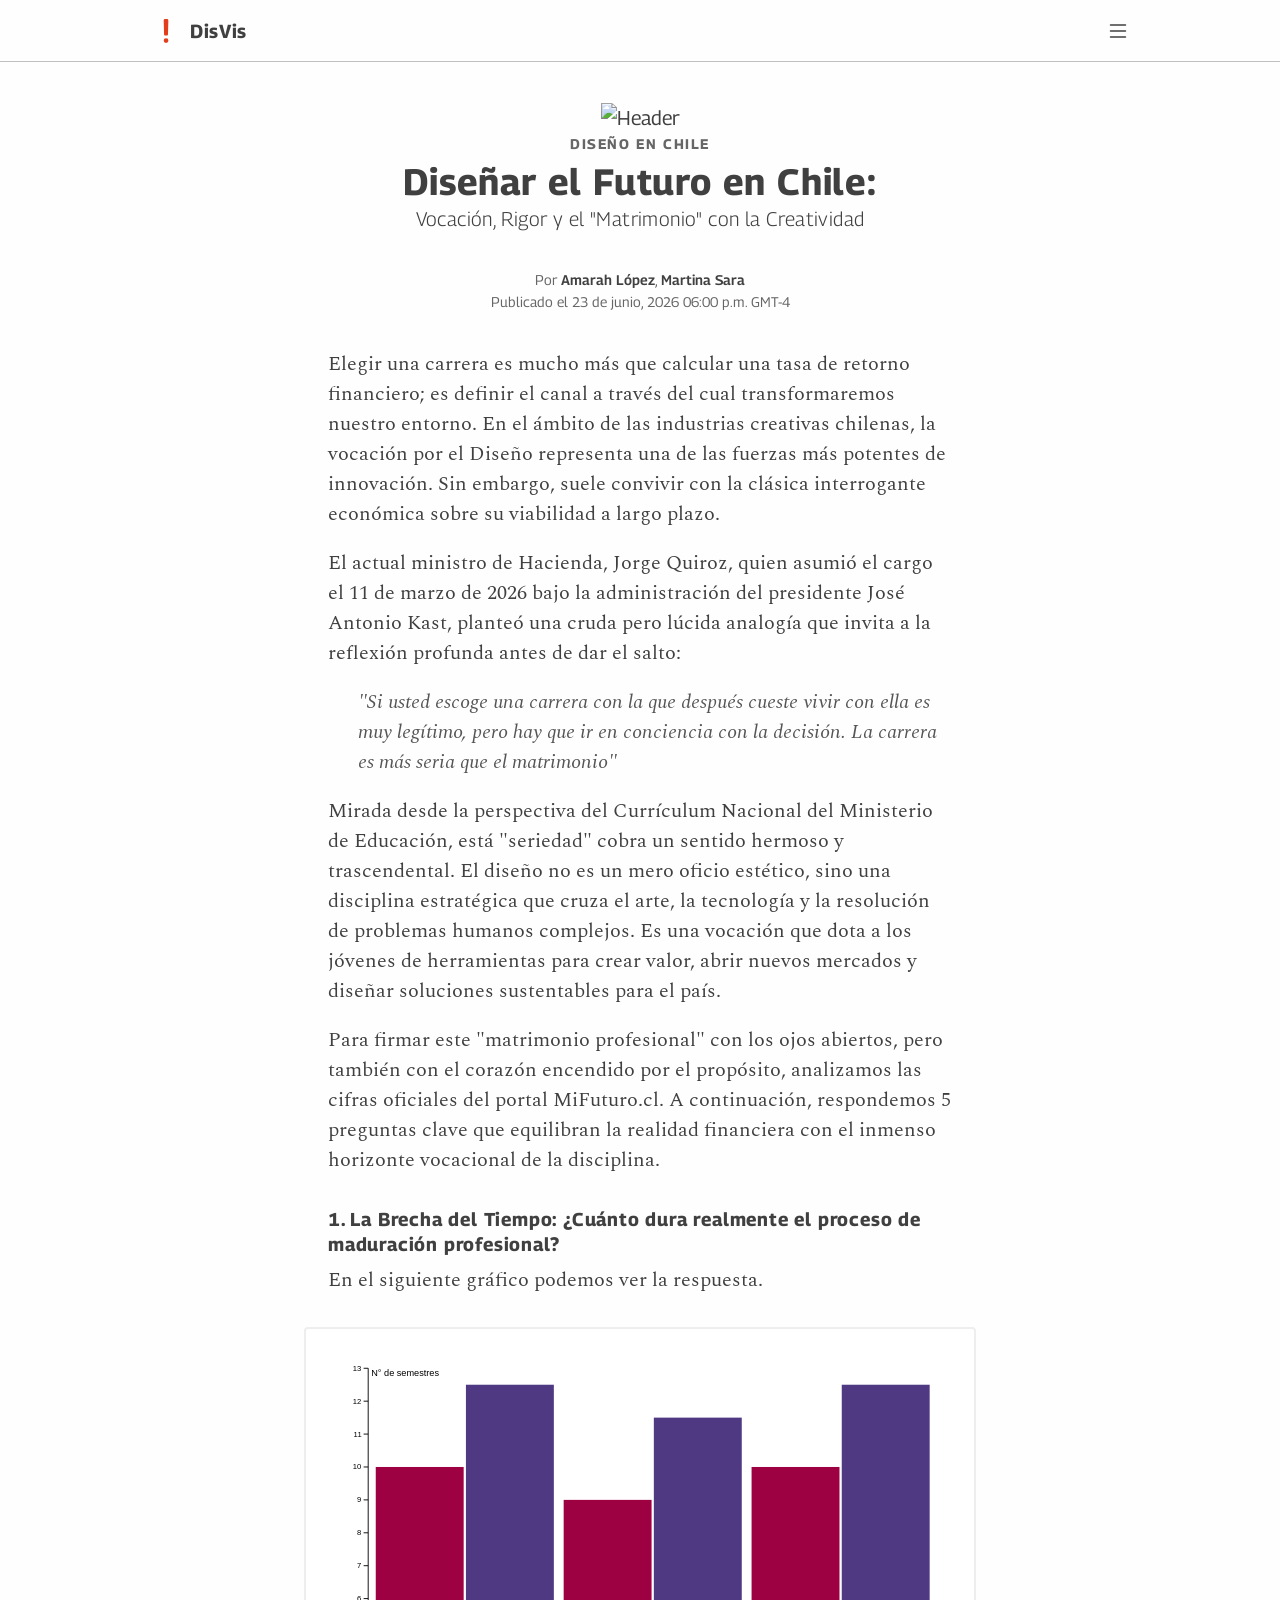
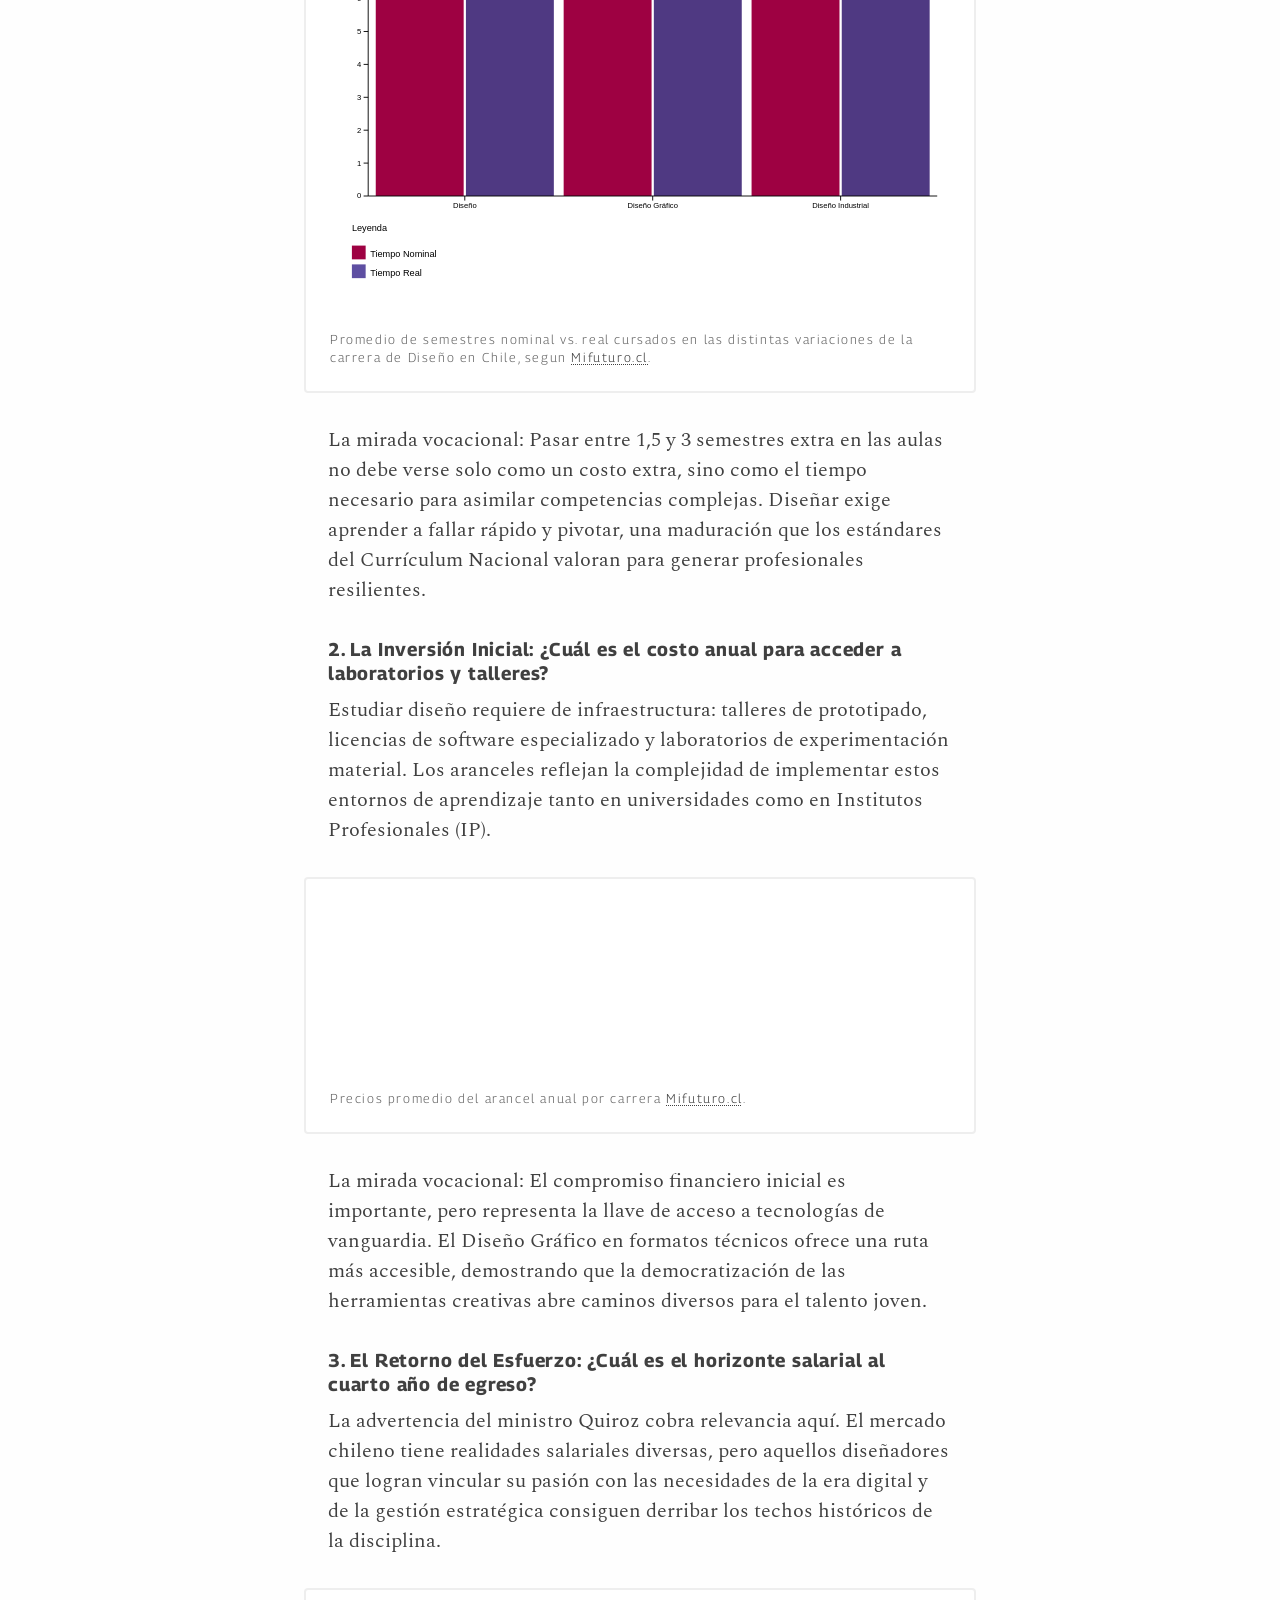
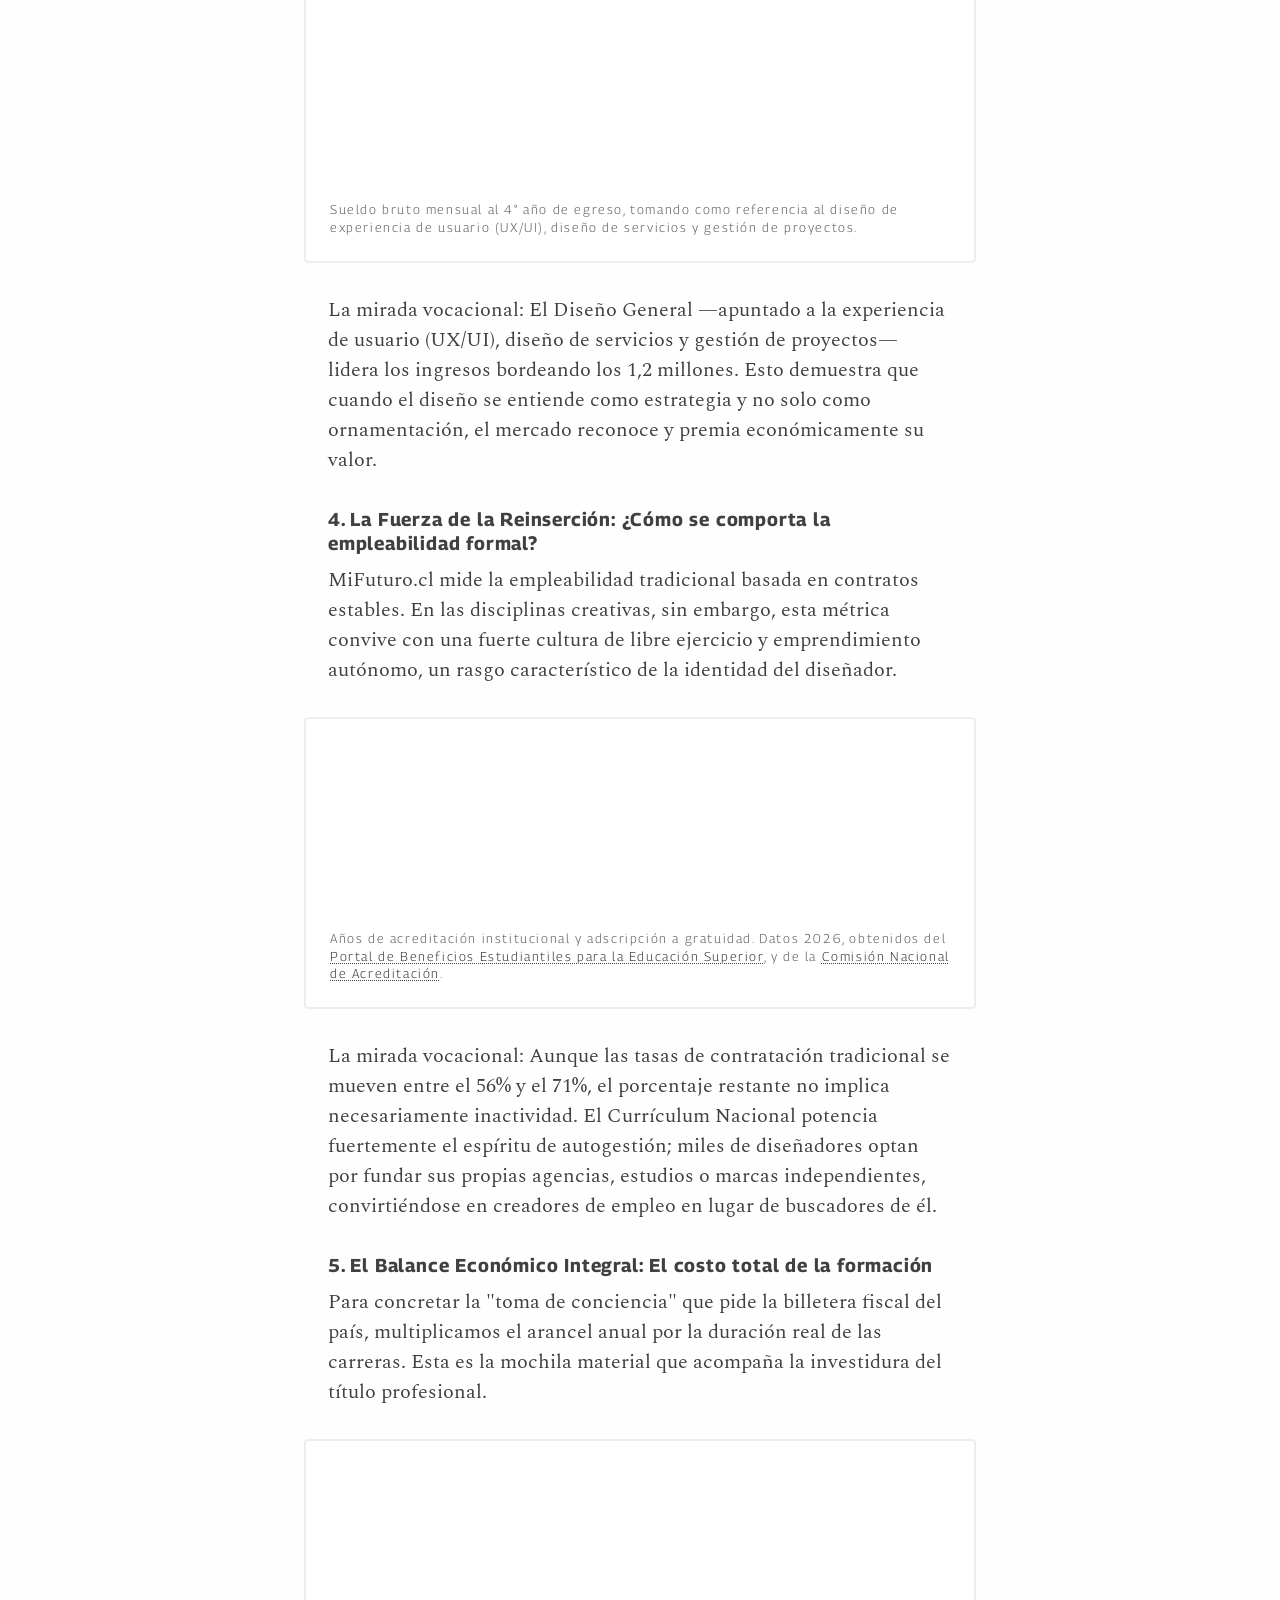
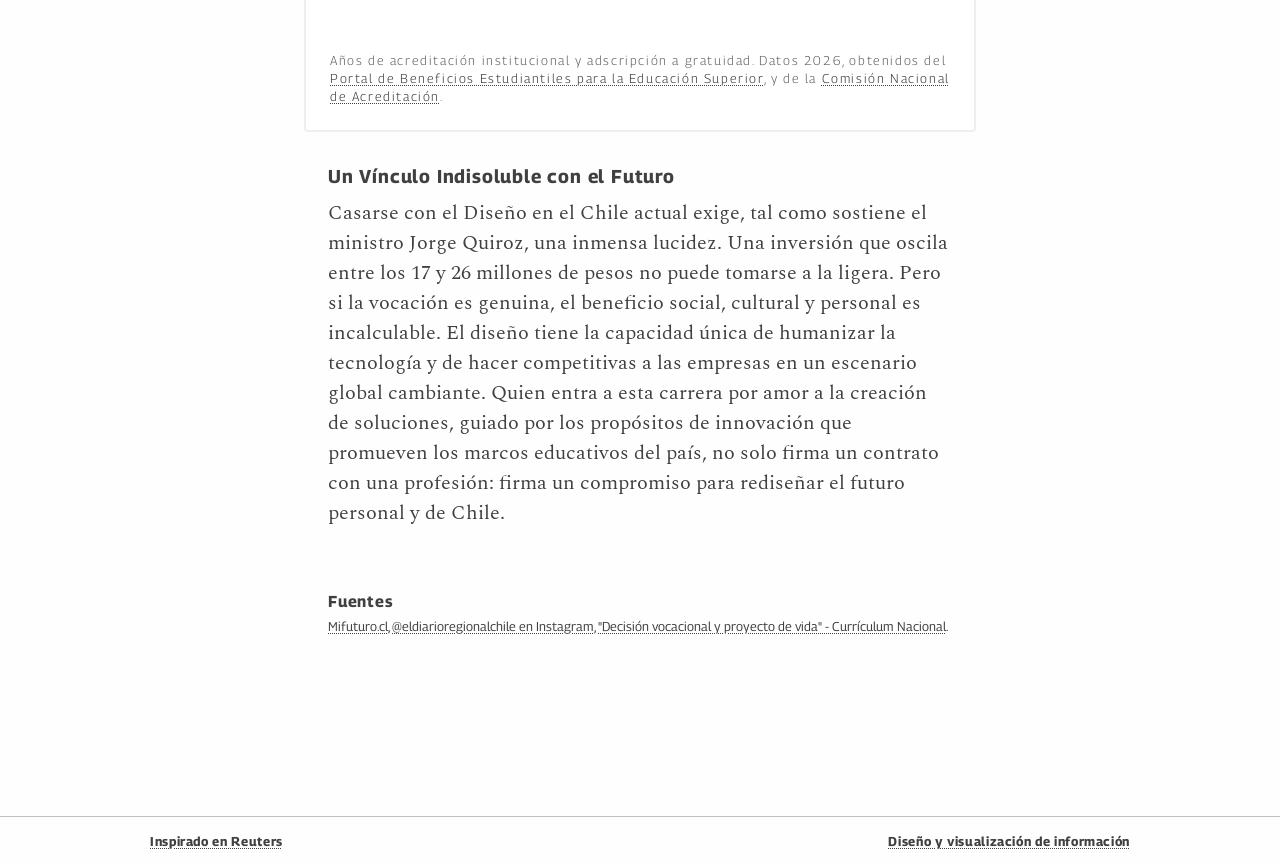
==== index.html @ bddb8d06 "Update index.html" ====
<!doctype html>
<html lang="es">
    <head>
        <meta charset="utf-8" />
        <meta name="viewport" content="width=device-width, initial-scale=1" />
        <title>Diseñar el Futuro en Chile</title>
        <link href="https://fonts.googleapis.com/css2?family=Georama:ital,wght@0,100..900;1,100..900&family=Spectral:ital,wght@0,200..800;1,200..800&display=swap" rel="stylesheet" />
        <link rel="preconnect" href="https://fonts.gstatic.com" crossorigin />
        <link href="style.css" rel="stylesheet" />
    </head>
    <body>
        <nav>
            <div>
                <span>
                    <svg xmlns="http://www.w3.org/2000/svg" viewBox="0 0 100 100" width="32" height="32" fill="#e33e1b">
                        <path d="M50.06,87.27a7.38,7.38,0,1,1,7.5-7.38A7.53,7.53,0,0,1,50.06,87.27ZM52.4,64.15c2.58,0,3.69-1.24,3.81-4.56l1.11-41.32c.12-3.82-1.23-5.54-4.8-5.54h-5c-3.32,0-4.8,1.72-4.68,5.54l1.11,41.32c.12,3.32,1.23,4.56,3.69,4.56Z"></path>
                    </svg>
                    DisVis
                </span>

                <svg xmlns="http://www.w3.org/2000/svg" width="24" height="24" fill="currentColor" viewBox="0 0 16 16">
                    <path
                        fill-rule="evenodd"
                        d="M2.5 12a.5.5 0 0 1 .5-.5h10a.5.5 0 0 1 0 1H3a.5.5 0 0 1-.5-.5m0-4a.5.5 0 0 1 .5-.5h10a.5.5 0 0 1 0 1H3a.5.5 0 0 1-.5-.5m0-4a.5.5 0 0 1 .5-.5h10a.5.5 0 0 1 0 1H3a.5.5 0 0 1-.5-.5"
                    />
                </svg>
            </div>
        </nav>

        <header>
            <img src="https://i.imgur.com/PGJ8OPi.png" alt="Header">
            <h3>DISEÑO EN CHILE</h3>
            <h1>Diseñar el Futuro en Chile:</h1>
            <h2>Vocación, Rigor y el "Matrimonio" con la Creatividad</h2>
            <address>
                Por <a href="#">Amarah López</a>, <a href="#">Martina Sara</a>
            </address>
            <time>Publicado el 23 de junio, 2026 06:00 p.m. GMT-4</time>
        </header>

        <main id="contenedor">
            <p>               
Elegir una carrera es mucho más que calcular una tasa de retorno financiero; es definir el canal a través del cual transformaremos nuestro entorno. En el ámbito de las industrias creativas chilenas, la vocación por el Diseño representa una de las fuerzas más potentes de innovación. Sin embargo, suele convivir con la clásica interrogante económica sobre su viabilidad a largo plazo.

            </p>

            <p>
                El actual ministro de Hacienda, Jorge Quiroz, quien asumió el cargo el 11 de marzo de 2026 bajo la administración del presidente José Antonio Kast, planteó una cruda pero lúcida analogía que invita a la reflexión profunda antes de dar el salto:
            </p>

            <p style="padding-left: 30px; font-style: italic; color: #555;">
  "Si usted escoge una carrera con la que después cueste vivir con ella es muy legítimo, pero hay que ir en conciencia con la decisión. La carrera es más seria 
que el matrimonio"
</p>


            
            <p>
                Mirada desde la perspectiva del Currículum Nacional del Ministerio de Educación, está "seriedad" cobra un sentido hermoso y trascendental. El diseño no es un mero oficio estético, sino una disciplina estratégica que cruza el arte, la tecnología y la resolución de problemas humanos complejos. Es una vocación que dota a los jóvenes de herramientas para crear valor, abrir nuevos mercados y diseñar soluciones sustentables para el país.

            </p>

              <p>
                Para firmar este "matrimonio profesional" con los ojos abiertos, pero también con el corazón encendido por el propósito, analizamos las cifras oficiales del portal MiFuturo.cl. A continuación, respondemos 5 preguntas clave que equilibran la realidad financiera con el inmenso horizonte vocacional de la disciplina.

            </p>

            <h4>
                1. La Brecha del Tiempo: ¿Cuánto dura realmente el proceso de maduración profesional?

            </h4>

            <p>En el siguiente gráfico podemos ver la respuesta.</p>

        <figure>
                <svg id="Layer_1" version="1.1" viewBox="0 0 676.25 589.39" xmlns="http://www.w3.org/2000/svg" style="width:100%;height:auto;">
  <defs>
    <style>
      .st0 { fill: #5e4fa2; }
      .st1 { font-family: 'Helvetica Neue', Helvetica, Arial, sans-serif; font-size: 10px; isolation: isolate; }
      .st2 { font-family: 'Helvetica Neue', Helvetica, Arial, sans-serif; font-size: 10px; font-weight: 500; isolation: isolate; }
      .st3 { isolation: isolate; }
      .st4 { font-family: 'Helvetica Neue', Helvetica, Arial, sans-serif; font-size: 8.33px; isolation: isolate; }
      .st5 { fill: #9e0142; }
      .st6 { fill: #4f3982; }
      .st7 { fill: none; stroke: #000; }
    </style>
  </defs>
  <g id="g1">
    <rect class="st5" x="49.9" y="124.32" width="95.89" height="358.87"/>
    <rect class="st6" x="148.26" y="34.61" width="95.89" height="448.59"/>
    <rect class="st5" x="459.82" y="124.32" width="95.89" height="358.87"/>
    <rect class="st6" x="558.18" y="34.61" width="95.89" height="448.59"/>
    <rect class="st5" x="254.86" y="160.21" width="95.89" height="322.99"/>
    <rect class="st6" x="353.22" y="70.49" width="95.89" height="412.7"/>
  </g>
  <g id="xAxis">
    <path class="st7" d="M41.65,483.2h620.66"/>
    <g><line class="st7" x1="147.02" y1="483.2" x2="147.02" y2="488.2"/><text class="st4" transform="translate(134.06,496.61)"><tspan x="0" y="0">Diseño</tspan></text></g>
    <g><line class="st7" x1="351.98" y1="483.2" x2="351.98" y2="488.2"/><text class="st4" transform="translate(324.43,496.61)"><tspan x="0" y="0">Diseño Gráfico</tspan></text></g>
    <g><line class="st7" x1="556.94" y1="483.2" x2="556.94" y2="488.2"/><text class="st4" transform="translate(525.92,496.61)"><tspan x="0" y="0">Diseño Industrial</tspan></text></g>
  </g>
  <g id="yAxis">
    <path class="st7" d="M41.65,483.2V16.66"/>
    <g><line class="st7" x1="41.65" y1="483.2" x2="36.66" y2="483.2"/><text class="st4" transform="translate(29.52 485.86)"><tspan x="0" y="0">0</tspan></text></g>
    <g><line class="st7" x1="41.65" y1="447.31" x2="36.66" y2="447.31"/><text class="st4" transform="translate(29.52 449.98)"><tspan x="0" y="0">1</tspan></text></g>
    <g><line class="st7" x1="41.65" y1="411.42" x2="36.66" y2="411.42"/><text class="st4" transform="translate(29.52 414.09)"><tspan x="0" y="0">2</tspan></text></g>
    <g><line class="st7" x1="41.65" y1="375.54" x2="36.66" y2="375.54"/><text class="st4" transform="translate(29.52 378.2)"><tspan x="0" y="0">3</tspan></text></g>
    <g><line class="st7" x1="41.65" y1="339.65" x2="36.66" y2="339.65"/><text class="st4" transform="translate(29.52 342.31)"><tspan x="0" y="0">4</tspan></text></g>
    <g><line class="st7" x1="41.65" y1="303.76" x2="36.66" y2="303.76"/><text class="st4" transform="translate(29.52 306.43)"><tspan x="0" y="0">5</tspan></text></g>
    <g><line class="st7" x1="41.65" y1="267.87" x2="36.66" y2="267.87"/><text class="st4" transform="translate(29.52 270.54)"><tspan x="0" y="0">6</tspan></text></g>
    <g><line class="st7" x1="41.65" y1="231.99" x2="36.66" y2="231.99"/><text class="st4" transform="translate(29.52 234.65)"><tspan x="0" y="0">7</tspan></text></g>
    <g><line class="st7" x1="41.65" y1="196.1" x2="36.66" y2="196.1"/><text class="st4" transform="translate(29.52 198.76)"><tspan x="0" y="0">8</tspan></text></g>
    <g><line class="st7" x1="41.65" y1="160.21" x2="36.66" y2="160.21"/><text class="st4" transform="translate(29.52 162.88)"><tspan x="0" y="0">9</tspan></text></g>
    <g><line class="st7" x1="41.65" y1="124.32" x2="36.66" y2="124.32"/><text class="st4" transform="translate(24.89 126.99)"><tspan x="0" y="0">10</tspan></text></g>
    <g><line class="st7" x1="41.65" y1="88.44" x2="36.66" y2="88.44"/><text class="st4" transform="translate(25.5 91.1)"><tspan x="0" y="0">11</tspan></text></g>
    <g><line class="st7" x1="41.65" y1="52.55" x2="36.66" y2="52.55"/><text class="st4" transform="translate(24.89 55.22)"><tspan x="0" y="0">12</tspan></text></g>
    <g><line class="st7" x1="41.65" y1="16.66" x2="36.66" y2="16.66"/><text class="st4" transform="translate(24.89 19.33)"><tspan x="0" y="0">13</tspan></text></g>
  </g>
  <text class="st2" transform="translate(44.99 25.24)"><tspan x="0" y="0">N° de semestres</tspan></text>
  <g>
    <g><rect class="st5" x="23.88" y="537.29" width="15" height="15"/><text class="st1" transform="translate(43.88 549.79)"><tspan x="0" y="0">Tiempo Nominal</tspan></text></g>
    <g><rect class="st0" x="23.88" y="557.79" width="15" height="15"/><text class="st1" transform="translate(43.88 570.29)"><tspan x="0" y="0">Tiempo Real</tspan></text></g>
    <text class="st2" transform="translate(23.88 521.79)"><tspan x="0" y="0">Leyenda</tspan></text>
  </g>
</svg>
                <figcaption>
                    Promedio de semestres nominal vs. real cursados en las distintas variaciones de la carrera de Diseño en Chile, segun 
                     <a href="https://mifuturo.cl/ " target="_blank"
                    >Mifuturo.cl</a
                    >.
                </figcaption>
            </figure>


            <p>
                La mirada vocacional: Pasar entre 1,5 y 3 semestres extra en las aulas no debe verse solo como un costo extra, sino como el tiempo necesario para asimilar competencias complejas. Diseñar exige aprender a fallar rápido y pivotar, una maduración que los estándares del Currículum Nacional valoran para generar profesionales resilientes.
            </p>

            <h4>2. La Inversión Inicial: ¿Cuál es el costo anual para acceder a laboratorios y talleres?</h4>
            <p>
Estudiar diseño requiere de infraestructura: talleres de prototipado, licencias de software especializado y laboratorios de experimentación material. Los aranceles reflejan la complejidad de implementar estos entornos de aprendizaje tanto en universidades como en Institutos Profesionales (IP).
</p>
            <figure>
                <canvas id="stackedBar"></canvas>
                <figcaption>
                    Precios promedio del arancel anual por carrera
                     <a href="https://mifuturo.cl/ " target="_blank"
                    >Mifuturo.cl</a
                    >.
                </figcaption>
            </figure>

            <p>
                La mirada vocacional: El compromiso financiero inicial es importante, pero representa la llave de acceso a tecnologías de vanguardia. El Diseño Gráfico en formatos técnicos ofrece una ruta más accesible, demostrando que la democratización de las herramientas creativas abre caminos diversos para el talento joven.
            </p>

               <h4>3. El Retorno del Esfuerzo: ¿Cuál es el horizonte salarial al cuarto año de egreso?</h4>
            <p>
La advertencia del ministro Quiroz cobra relevancia aquí. El mercado chileno tiene realidades salariales diversas, pero aquellos diseñadores que logran vincular su pasión con las necesidades de la era digital y de la gestión estratégica consiguen derribar los techos históricos de la disciplina.
</p>
            <figure>
                <canvas id="stackedBar2"></canvas>
                <figcaption>
                   Sueldo bruto mensual al 4° año de egreso, tomando como referencia al diseño de experiencia de usuario (UX/UI), diseño de servicios y gestión de proyectos.
                </figcaption>
            </figure>

            <p>
                La mirada vocacional: El Diseño General —apuntado a la experiencia de usuario (UX/UI), diseño de servicios y gestión de proyectos— lidera los ingresos bordeando los 1,2 millones. Esto demuestra que cuando el diseño se entiende como estrategia y no solo como ornamentación, el mercado reconoce y premia económicamente su valor.

            </p>
                <h4>4. La Fuerza de la Reinserción: ¿Cómo se comporta la empleabilidad formal?</h4>
            <p>
MiFuturo.cl mide la empleabilidad tradicional basada en contratos estables. En las disciplinas creativas, sin embargo, esta métrica convive con una fuerte cultura de libre ejercicio y emprendimiento autónomo, un rasgo característico de la identidad del diseñador.

</p>
            <figure>
                <canvas id="stackedBar3"></canvas>
                <figcaption>
                    Años de acreditación institucional y adscripción a gratuidad. Datos 2026, obtenidos del
                    <a href="https://portal.beneficiosestudiantiles.cl/gratuidad#references_tabs_field_asociar_subproceso_tab1/" target="_blank"
                        >Portal de Beneficios Estudiantiles para la Educación Superior</a
                    >, y de la
                    <a href="https://www.cnachile.cl/Paginas/Inicio.aspx" target="_blank"
                        >Comisión Nacional de Acreditación</a
                    >.
                </figcaption>
            </figure>

            <p>
                La mirada vocacional: Aunque las tasas de contratación tradicional se mueven entre el 56% y el 71%, el porcentaje restante no implica necesariamente inactividad. El Currículum Nacional potencia fuertemente el espíritu de autogestión; miles de diseñadores optan por fundar sus propias agencias, estudios o marcas independientes, convirtiéndose en creadores de empleo en lugar de buscadores de él.
            </p>
                <h4>5. El Balance Económico Integral: El costo total de la formación</h4>
            <p>
Para concretar la "toma de conciencia" que pide la billetera fiscal del país, multiplicamos el arancel anual por la duración real de las carreras. Esta es la mochila material que acompaña la investidura del título profesional.
</p>
            <figure>
                <canvas id="stackedBar4"></canvas>
                <figcaption>
                    Años de acreditación institucional y adscripción a gratuidad. Datos 2026, obtenidos del
                    <a href="https://portal.beneficiosestudiantiles.cl/gratuidad#references_tabs_field_asociar_subproceso_tab1/" target="_blank"
                        >Portal de Beneficios Estudiantiles para la Educación Superior</a
                    >, y de la
                    <a href="https://www.cnachile.cl/Paginas/Inicio.aspx" target="_blank"
                        >Comisión Nacional de Acreditación</a
                    >.
                </figcaption>
            </figure>
            <h4>Un Vínculo Indisoluble con el Futuro</h4>
            <p>
Casarse con el Diseño en el Chile actual exige, tal como sostiene el ministro Jorge Quiroz, una inmensa lucidez. Una inversión que oscila entre los 17 y 26 millones de pesos no puede tomarse a la ligera. Pero si la vocación es genuina, el beneficio social, cultural y personal es incalculable.
El diseño tiene la capacidad única de humanizar la tecnología y de hacer competitivas a las empresas en un escenario global cambiante. Quien entra a esta carrera por amor a la creación de soluciones, guiado por los propósitos de innovación que promueven los marcos educativos del país, no solo firma un contrato con una profesión: firma un compromiso para rediseñar el futuro personal y de Chile.

</p>
           
            <h5>Fuentes</h5>
            <p>
                <a href="https://mifuturo.cl/ " target="_blank"
                    >Mifuturo.cl</a>, 
                    <a href="https://www.instagram.com/reel/DZgbycgu9Dq/?utm_source=ig_web_button_share_sheet" target="_blank"
                    >@eldiarioregionalchile en Instagram</a>,
                    <a href="https://www.curriculumnacional.cl/614/w3-propertyvalue-188385.html?__noredirect=1" target="_blank"
                    >"Decisión vocacional y proyecto de vida" - Currículum Nacional</a>. 
 </p>
        </main>

        <footer>
            <div>
                <a href="https://www.reuters.com/graphics/IRAN-CRISIS/OIL-CONSUMERS/akpeyynmypr/" target="_blank"
                    >Inspirado en Reuters</a
                >
                <a href="https://github.com/profesorfaco/troncal">Diseño y visualización de información</a>
            </div>
        </footer>

        <script src="https://cdn.jsdelivr.net/npm/chart.js"></script>
        <script src="script.js"></script>
        <script src="grafico_inversion.js"></script>
        <script src="grafico_sueldo_egreso.js"></script>
    </body>
</html>
---- style.css ----
/*
    Lo que sigue está "inspirado" en un trabajo de Reuters Graphics:
    https://www.reuters.com/graphics/IRAN-CRISIS/OIL-CONSUMERS/akpeyynmypr/
*/

*,
*::before,
*::after {
    box-sizing: border-box;
    margin: 0;
    padding: 0;
}

:root {
    /* Colores */
    --bg: #fefefe;
    --color-text: rgb(64, 64, 64);
    --color-muted: rgb(102, 102, 102);
    --accent: #e8571a;
    --border: silver;
    /* Tipografía */
    --serif:  "Spectral", serif;
    --sans:   "Georama", sans-serif;
}

body {
    background: var(--bg);
    font-family: var(--serif);
    color: var(--color-text);
    font-size: 1.25rem;
    line-height: 1.5;
    -webkit-font-smoothing: antialiased;
}

/* ── Barra de navegación y pie: comparten la misma estructura de layout ── */

nav,
footer {
    border-color: var(--border);
    border-style: solid;
    font-family: var(--sans);
    font-size: calc(0.5rem + 0.5vw + 0.5vh);
    font-weight: 700;
}

nav { border-width: 0 0 1px; margin-bottom:4.5vh;}
footer { border-width: 1px 0 0; margin-top: 20vh; }

nav > div,
footer > div {
    width: 90%;
    max-width: 980px;
    margin: 0 auto;
    padding: calc(0.6rem + 0.4vw) 0;
    display: flex;
    justify-content: space-between;
    align-items: center;
}

nav div span:first-child {
    display: flex;
    align-items: center;
    gap: 0.5rem;
    letter-spacing: 0.05vw;
}

footer div {
    letter-spacing: 0.05vw;
    font-size:0.8rem;
}


/* ── Estilos de enlace ── */

a {
    color: var(--color-text);
    text-decoration: underline;
    text-underline-offset: 2px;
    text-decoration-thickness: 1px;
    text-decoration-style: dotted;
}

a:hover {
    text-decoration: none;
    color: black;
}

/* ── Cabecera ── */

header {
    width: 95%;
    max-width: 42rem;
    margin: 0 auto;
    padding: 0 1rem;
    text-align: center;
    font-family: var(--sans);
}

header img {
    width: calc(100% + 2rem);
    height: auto;
    margin: 0 -1rem;
}

header a {
    text-decoration: none;
}

header a:hover {
    text-decoration: underline;
    text-underline-offset: 2px;
    text-decoration-thickness: 1px;
    text-decoration-style: dotted;
}


/* ── Metadatos de la cabecera ── */

address,
time {
    font-size: 0.875rem;
    font-weight: 400;
    font-style: normal;
    line-height: 1;
    color: var(--color-muted);
}

address {
    margin-top: 2.5rem;
}

address a {
    font-weight: 600;
}

time {
    margin: 0.5rem 0 2.5rem;
    display: block;
}

/* ── Artículo ── */

main {
    width: 95%;
    max-width: 42rem;
    margin: 0 auto;
    padding: 0 1.5rem;
}


/* ── Jerarquía tipográfica ── */

h1 {
    font-weight: 700;
    font-size: calc(1.75rem + 0.25vh + 0.5vw);
    letter-spacing: 0.05rem;
    line-height: 1;
    margin: 0.6rem 0 0.3rem 0;
    color: var(--color-text);
}

h2 {
    font-size: calc(0.8rem + 0.2vh + 0.4vw);
    font-weight: 300;
    letter-spacing: 0.025rem;
    line-height: 1.4;
    color: var(--color-text);
}

h3 {
    font-size: 0.875rem;
    font-weight: 700;
    color: var(--color-muted);
    text-transform: uppercase;
    letter-spacing: 0.1rem;
}

h4, h5 {
    font-family: var(--sans);
    font-weight: 700;
    color: var(--color-text);
    letter-spacing: 0.05rem;
    line-height: 1.3;
}

h4 { margin: 2rem 0 0; font-size: calc(0.825rem + 0.25vh + 0.25vw); }

h5 { margin: 4rem 0 0;font-size: calc(0.65rem + 0.25vh + 0.25vw); }

/* ── Cuerpo del texto ── */

p {
    font-family: var(--serif);
    color: var(--color-text);
    margin: 1.2rem 0;
}

p small {
    font-weight: 500;
}

em {
    font-weight: 600;
    font-style: normal;
}

h4 + p {
    margin: 0.6rem 0 1.2rem;
}

h5 + p {
    font-family: var(--sans);
    font-size:0.8rem;
    margin: 0.3rem 0 1.2rem;
}

ul {
    margin: 0 0 1.1rem;
    padding: 0;
    list-style: none;
    font-size: 90%;
}

ul li {
    margin-bottom: 0.25rem;
    padding-left: 1.25rem;
    background: url('data:image/svg+xml,<svg xmlns="http://www.w3.org/2000/svg" width="16" height="16" fill="currentColor" viewBox="0 0 16 16"><path fill-rule="evenodd" d="M1 8a.5.5 0 0 1 .5-.5h11.793l-3.147-3.146a.5.5 0 0 1 .708-.708l4 4a.5.5 0 0 1 0 .708l-4 4a.5.5 0 0 1-.708-.708L13.293 8.5H1.5A.5.5 0 0 1 1 8"/></svg>');
    background-repeat: no-repeat;
    background-size: 1rem 1rem;
    background-position-y: center;
}


/* ── Figura que contiene el gráfico ── */

figure {
    margin: 2rem -1.5rem;
    background: white;
    padding: 1.5rem;
    border: 2px solid #eee;
    border-radius: 4px;
}

figure figcaption {
    font-family: var(--sans);
    color: var(--color-muted);
    font-size: 0.8rem;
    font-weight: 300;
    line-height: 1.4;
    margin-top: 1rem;
    padding-top: 0.75rem;
    letter-spacing: 0.1rem;
}
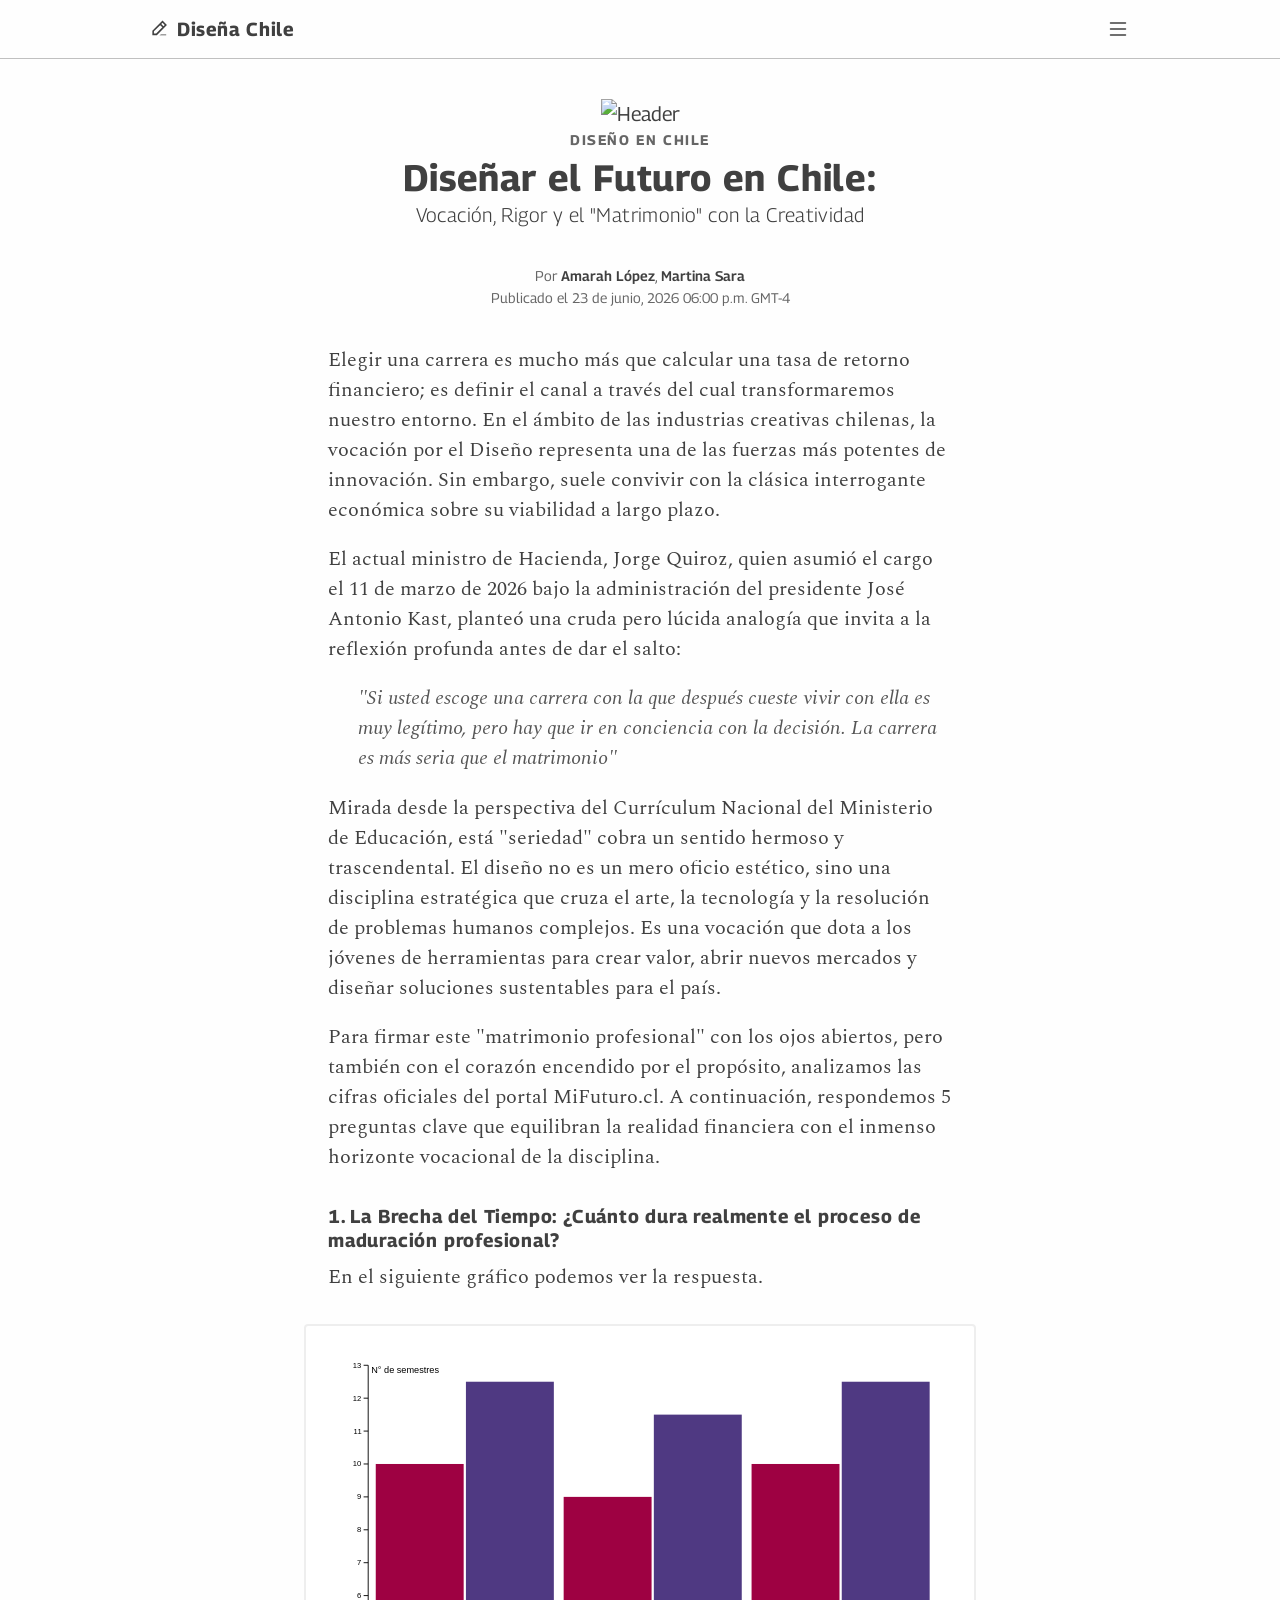
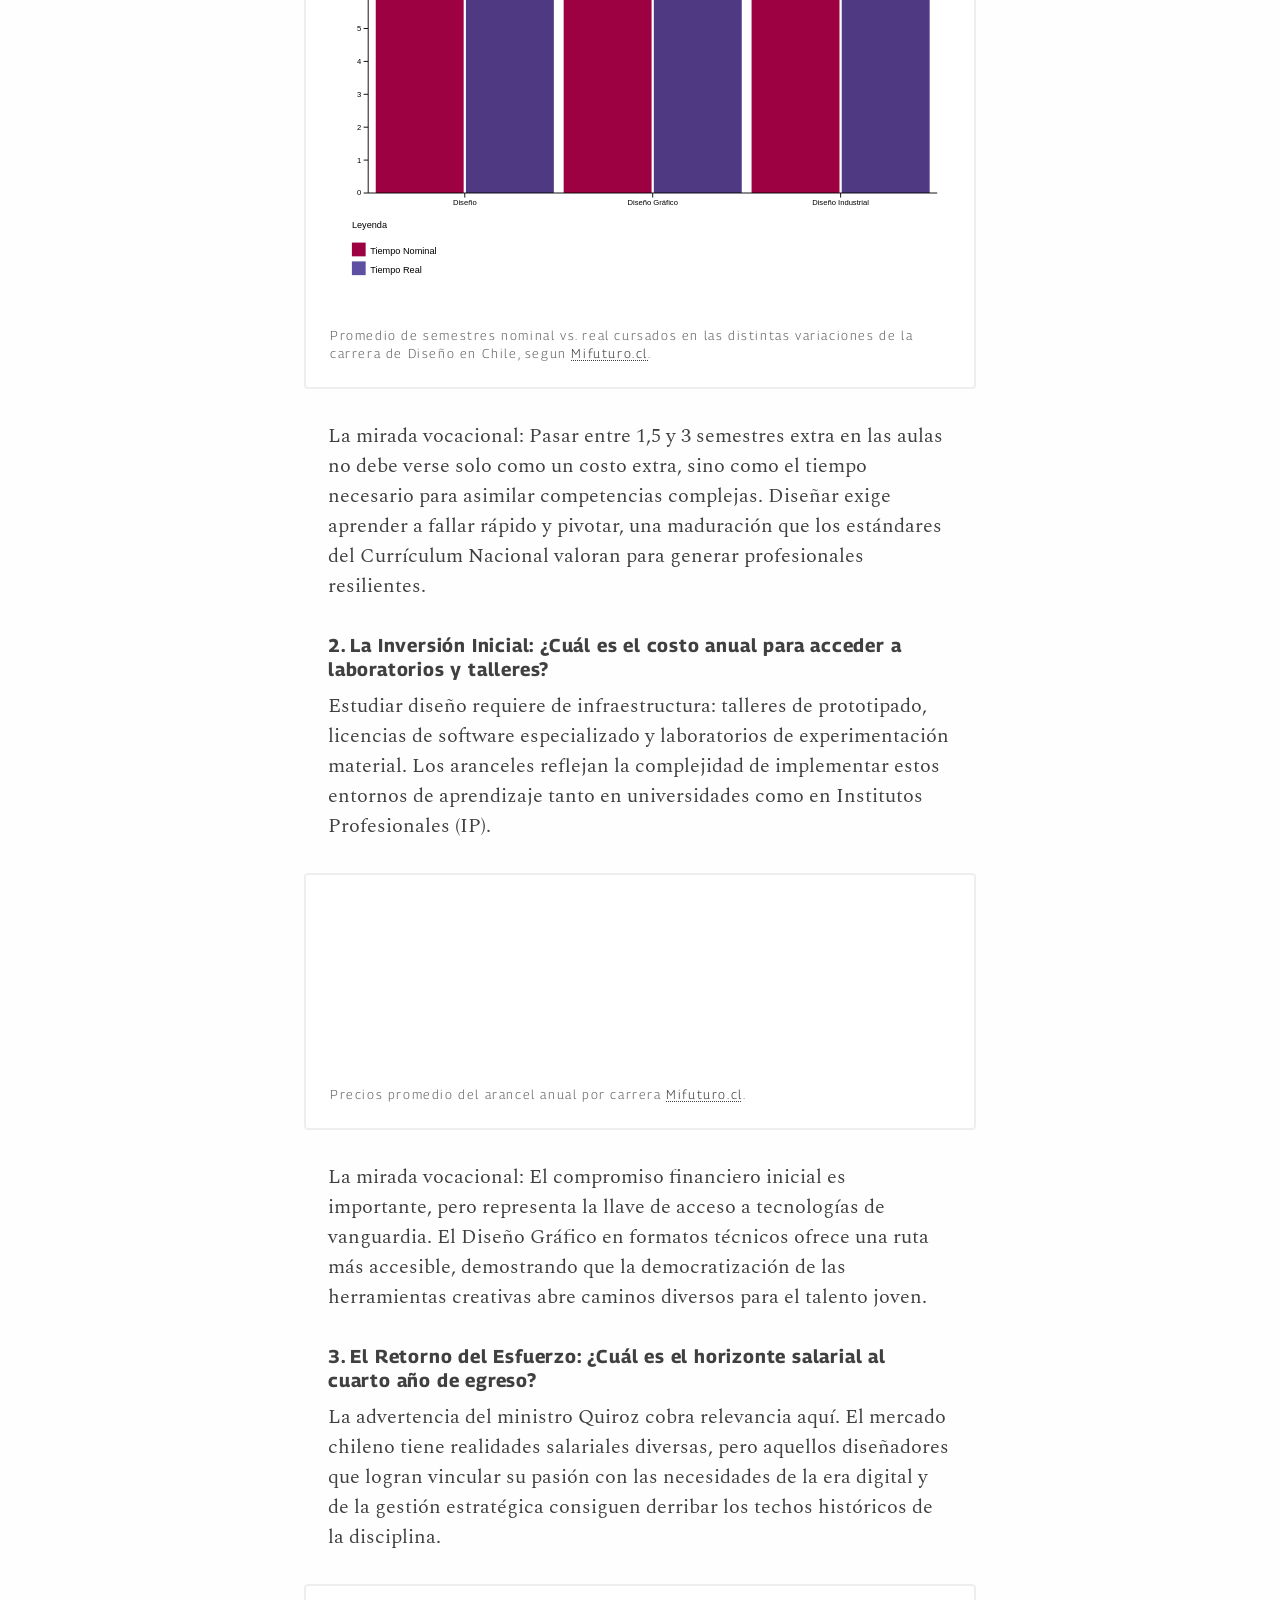
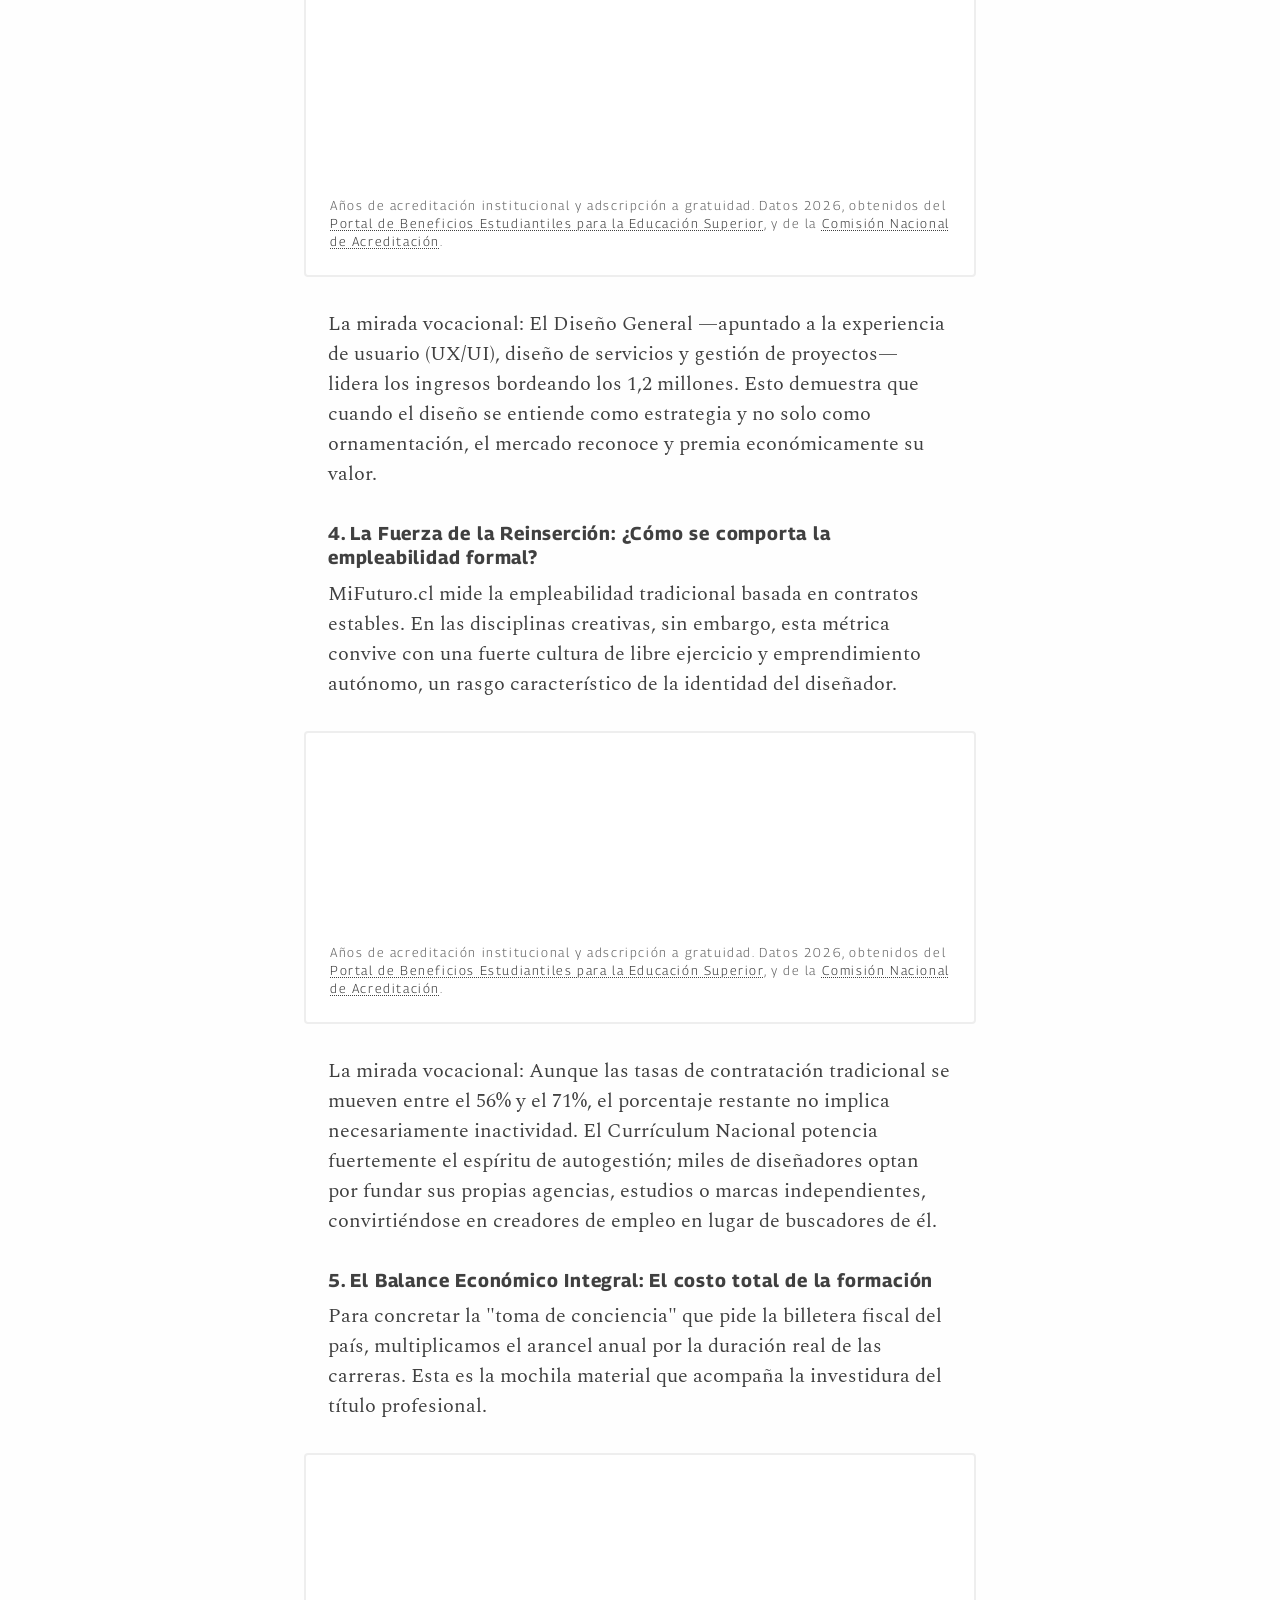
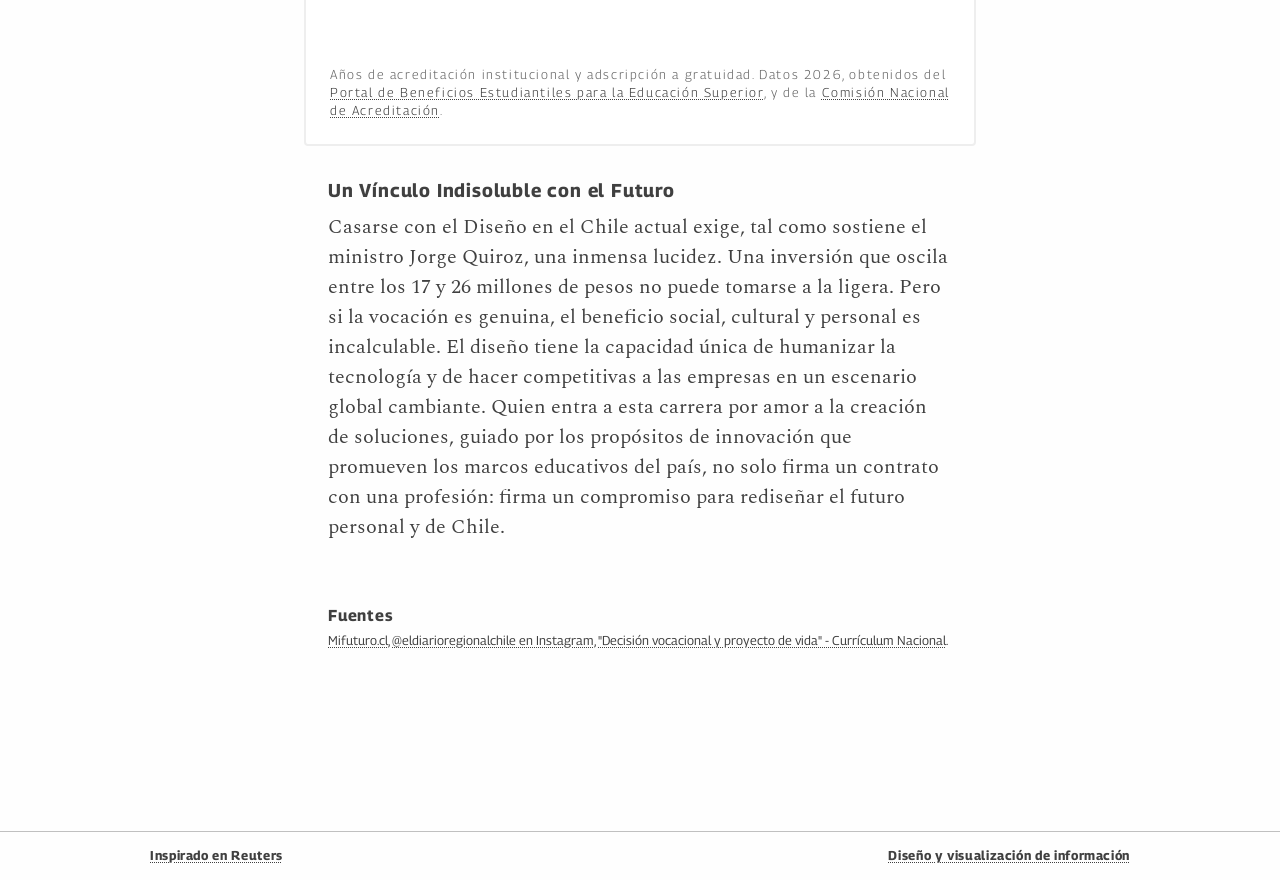
==== commit f83eca23: "Update index.html" ====
--- a/index.html
+++ b/index.html
@@ -12,10 +12,8 @@
         <nav>
             <div>
                 <span>
-                    <svg xmlns="http://www.w3.org/2000/svg" viewBox="0 0 100 100" width="32" height="32" fill="#e33e1b">
-                        <path d="M50.06,87.27a7.38,7.38,0,1,1,7.5-7.38A7.53,7.53,0,0,1,50.06,87.27ZM52.4,64.15c2.58,0,3.69-1.24,3.81-4.56l1.11-41.32c.12-3.82-1.23-5.54-4.8-5.54h-5c-3.32,0-4.8,1.72-4.68,5.54l1.11,41.32c.12,3.32,1.23,4.56,3.69,4.56Z"></path>
-                    </svg>
-                    DisVis
+                    <svg xmlns="http://www.w3.org/2000/svg" width="1em" height="1em" viewBox="0 0 24 24"><title xmlns="">edit</title><g fill="currentColor"><path d="M15.9 2L3 14.9v5.7h5.7L21.5 7.7zM7.8 18.5H5v-2.8l7.9-7.9l2.8 2.8zm6.5-12.1l1.6-1.6l2.8 2.8l-1.6 1.6z"/><path d="M12 21h8.6v-2H14z" opacity=".5"/></g></svg>
+                    Diseña Chile
                 </span>
 
                 <svg xmlns="http://www.w3.org/2000/svg" width="24" height="24" fill="currentColor" viewBox="0 0 16 16">
@@ -162,7 +160,13 @@
             <figure>
                 <canvas id="stackedBar2"></canvas>
                 <figcaption>
-                   Sueldo bruto mensual al 4° año de egreso, tomando como referencia al diseño de experiencia de usuario (UX/UI), diseño de servicios y gestión de proyectos.
+                    Años de acreditación institucional y adscripción a gratuidad. Datos 2026, obtenidos del
+                    <a href="https://portal.beneficiosestudiantiles.cl/gratuidad#references_tabs_field_asociar_subproceso_tab1/" target="_blank"
+                        >Portal de Beneficios Estudiantiles para la Educación Superior</a
+                    >, y de la
+                    <a href="https://www.cnachile.cl/Paginas/Inicio.aspx" target="_blank"
+                        >Comisión Nacional de Acreditación</a
+                    >.
                 </figcaption>
             </figure>
 
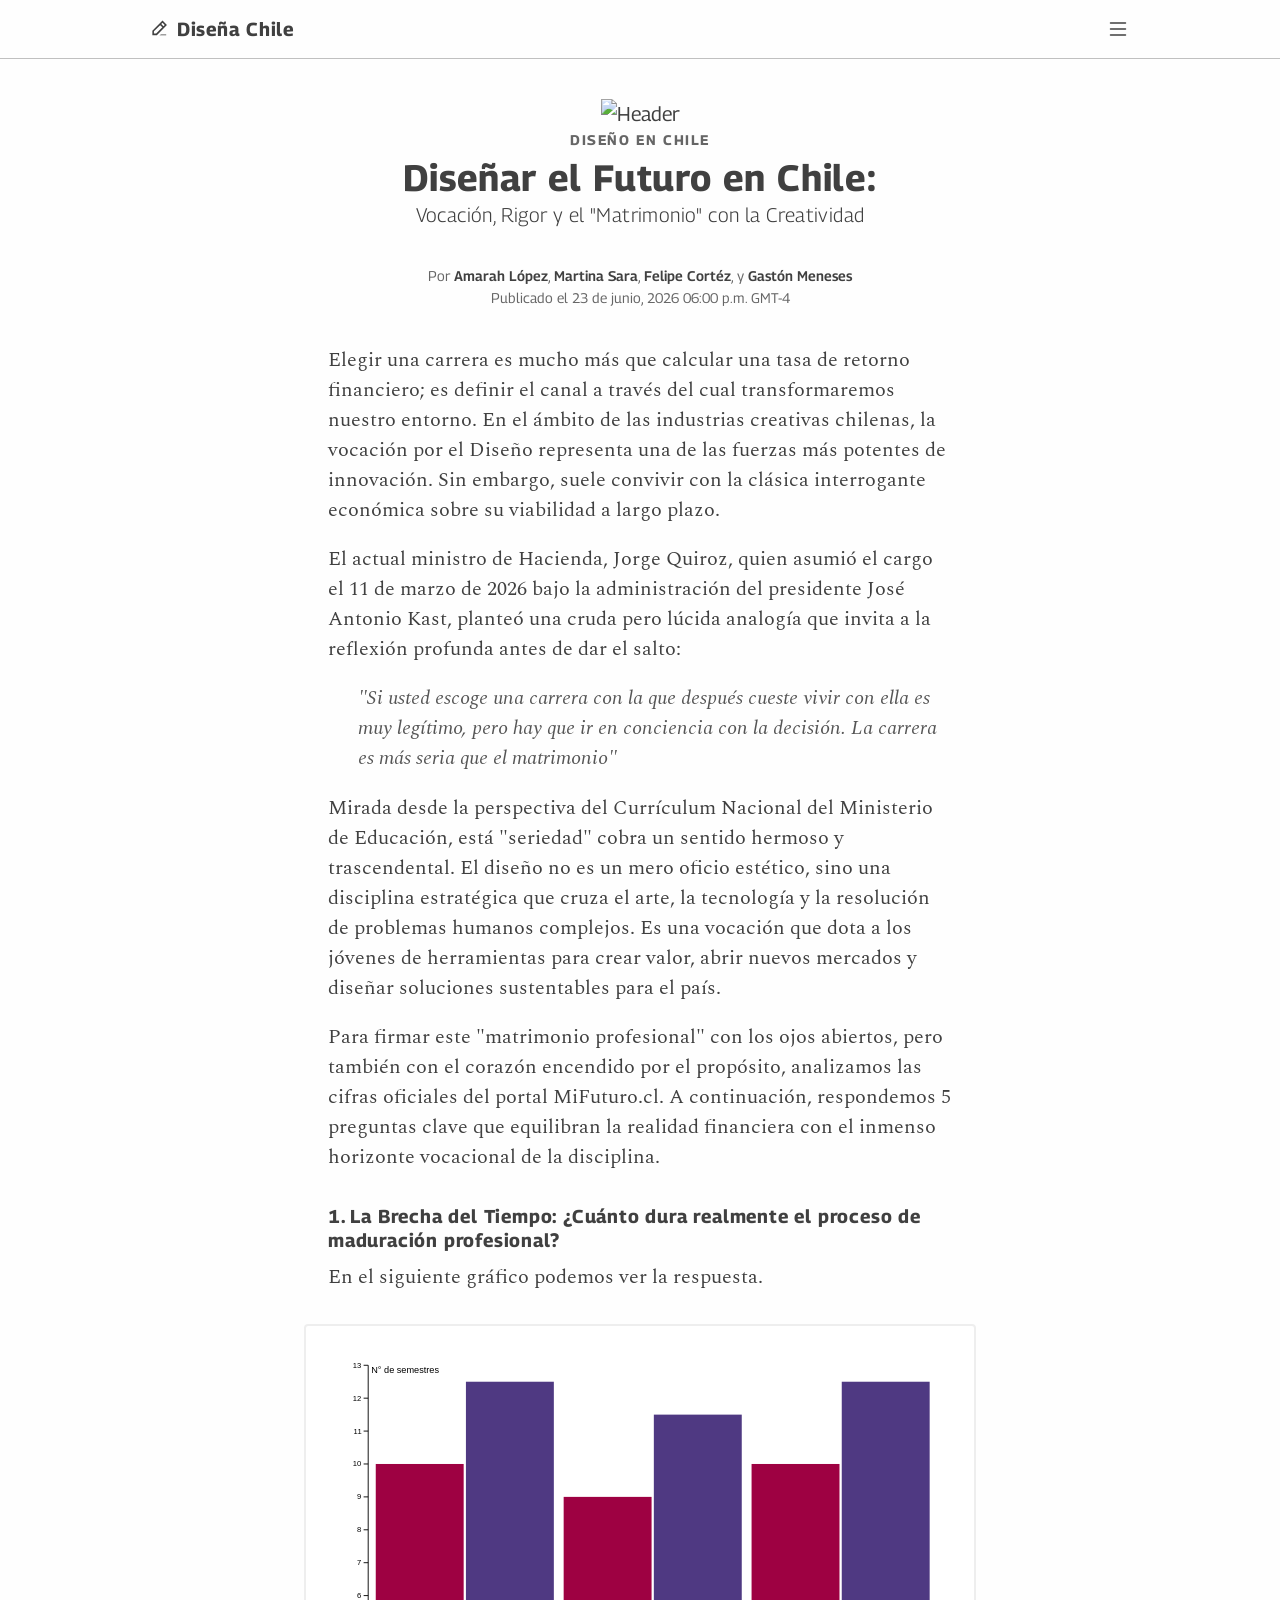
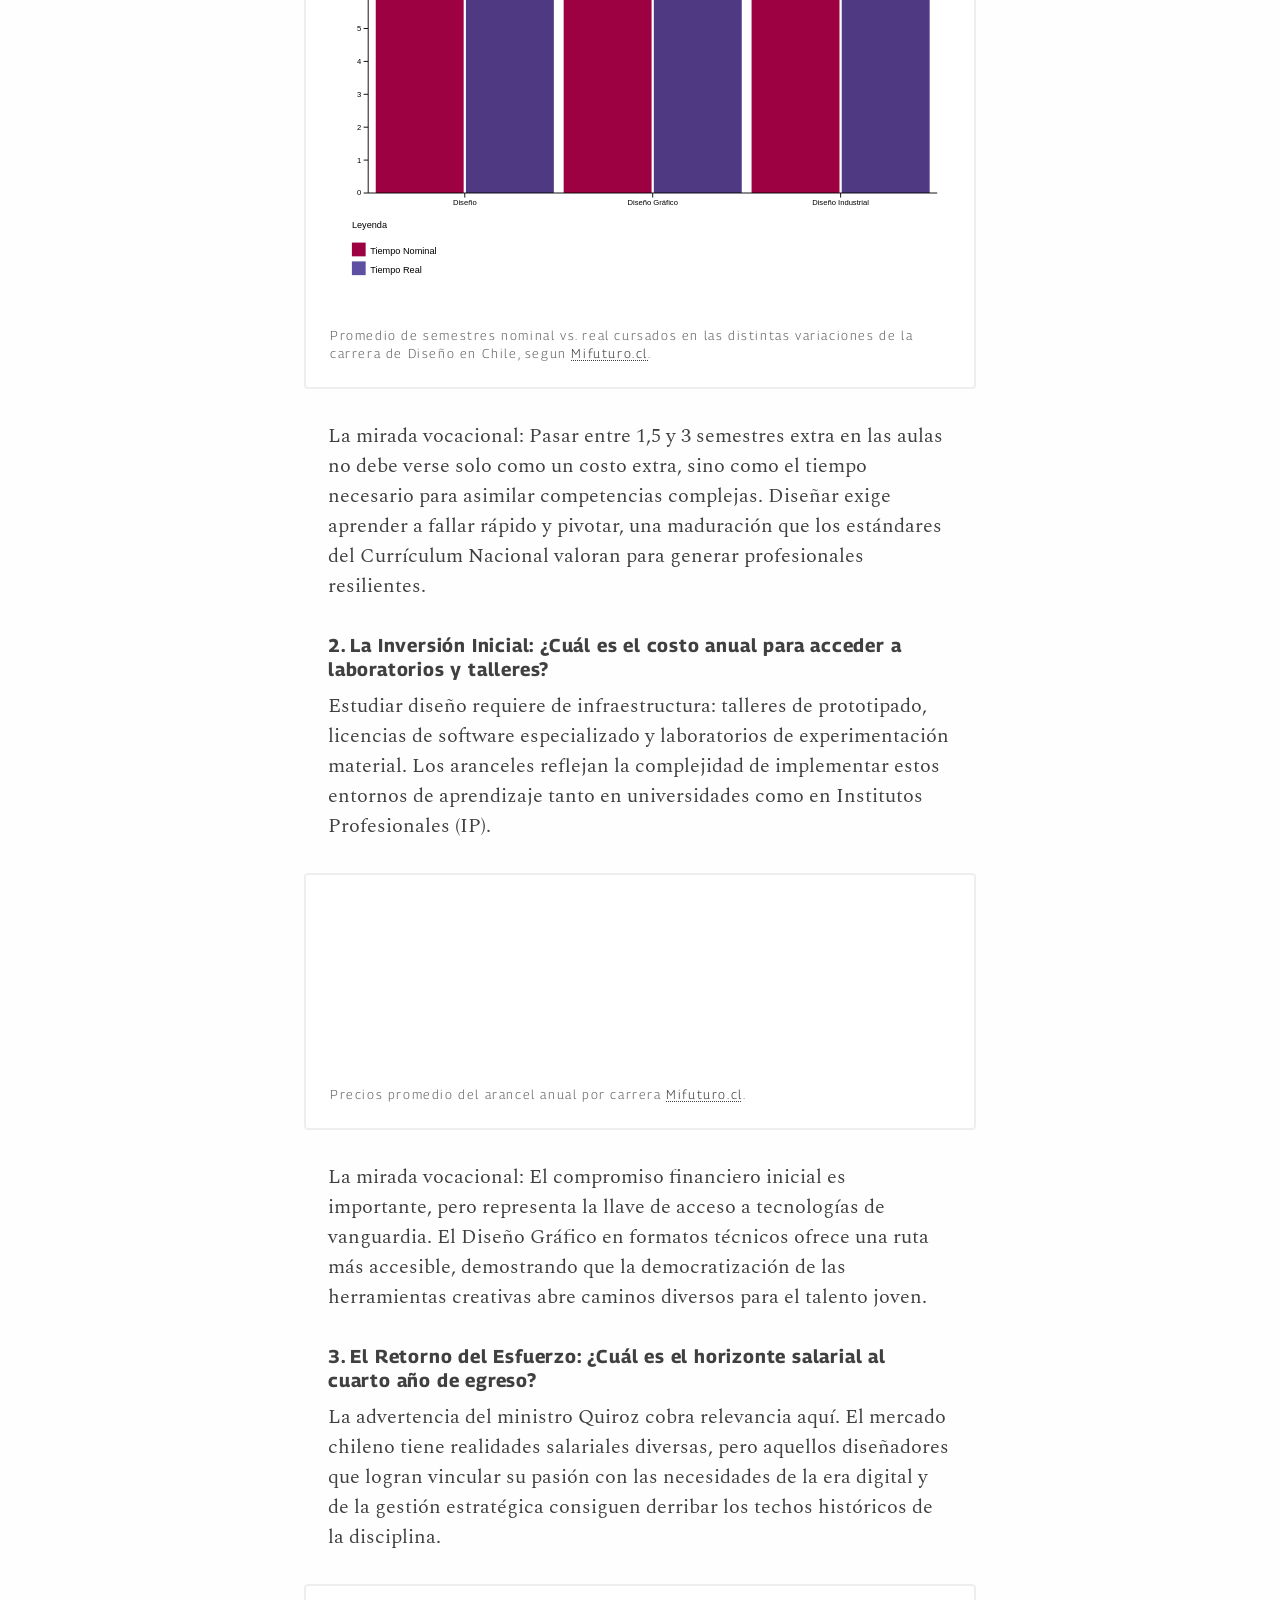
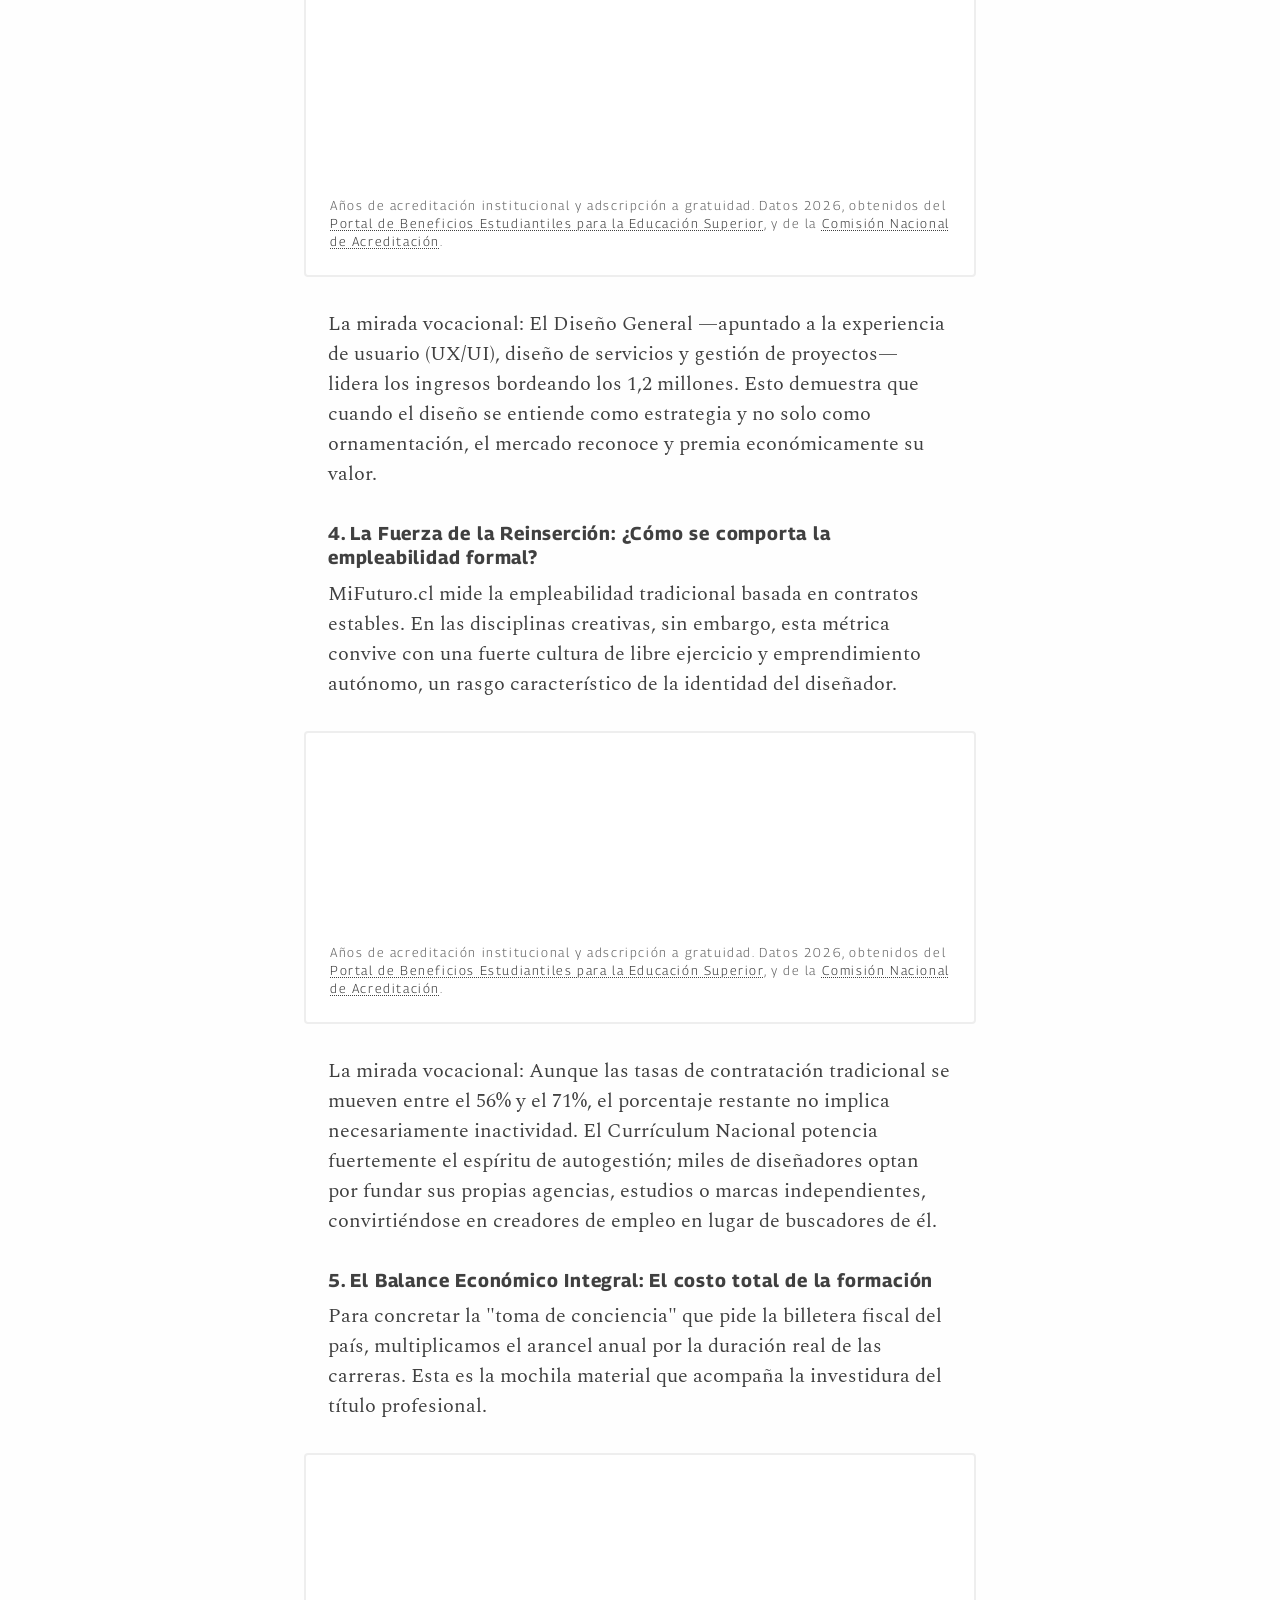
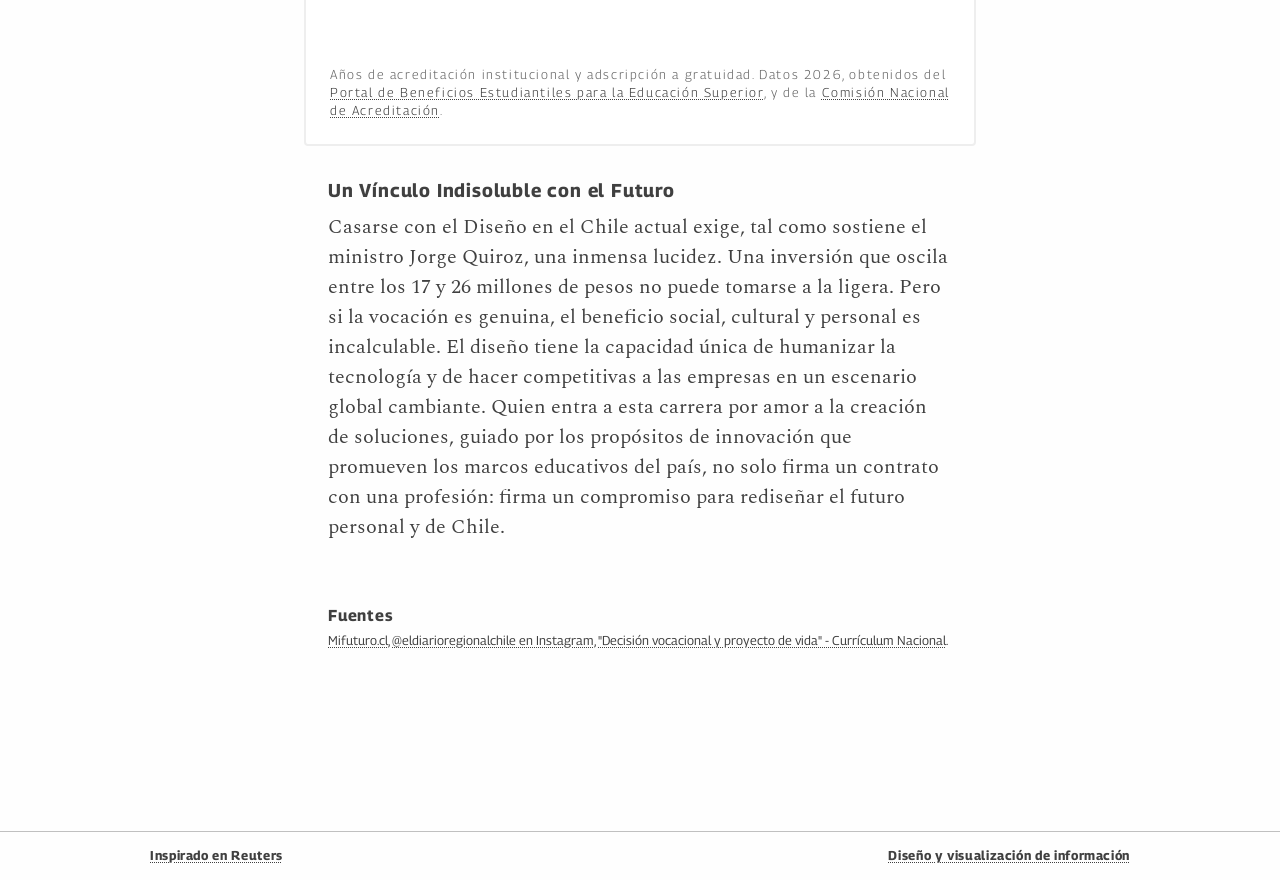
==== commit d286af7a: "Update index.html" ====
--- a/index.html
+++ b/index.html
@@ -31,7 +31,7 @@
             <h1>Diseñar el Futuro en Chile:</h1>
             <h2>Vocación, Rigor y el "Matrimonio" con la Creatividad</h2>
             <address>
-                Por <a href="#">Amarah López</a>, <a href="#">Martina Sara</a>
+                Por <a href="#">Amarah López</a>, <a href="#">Martina Sara</a>, <a href="#">Felipe Cortéz</a>, y <a href="#">Gastón Meneses</a>
             </address>
             <time>Publicado el 23 de junio, 2026 06:00 p.m. GMT-4</time>
         </header>
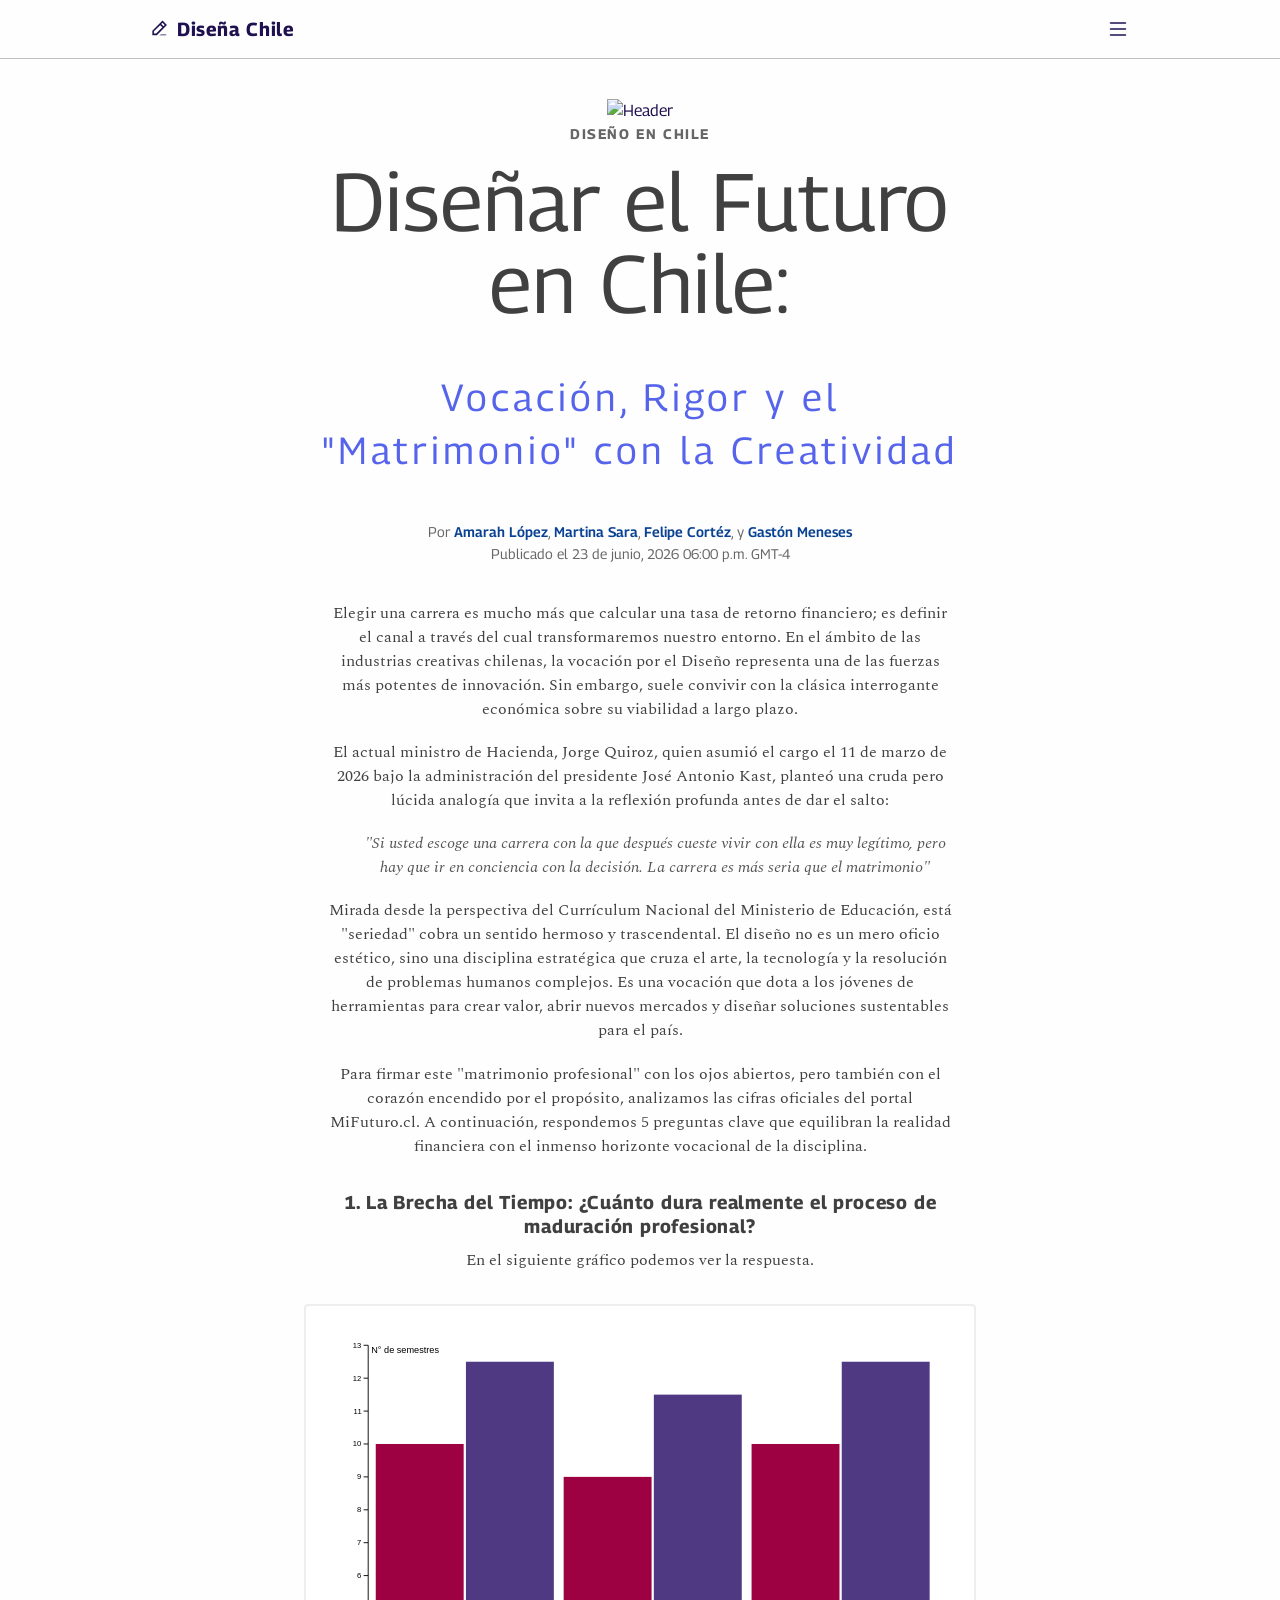
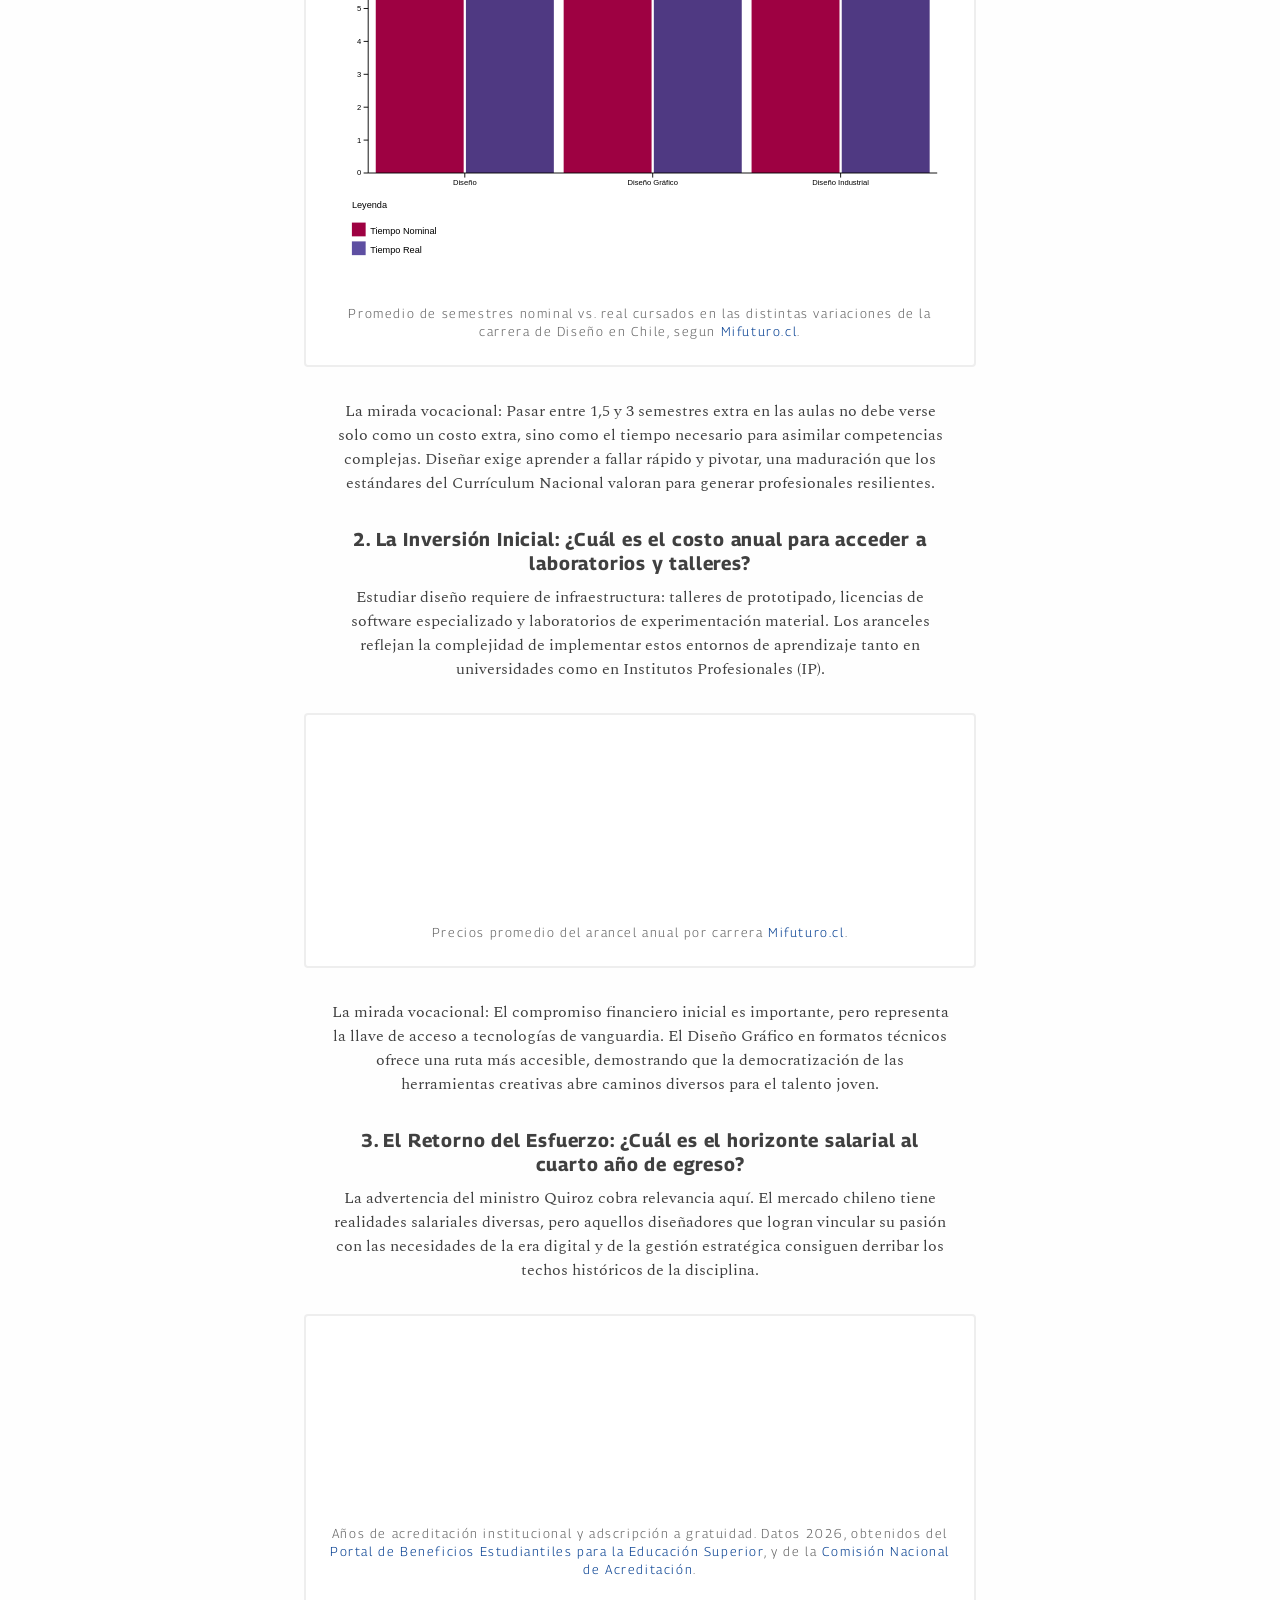
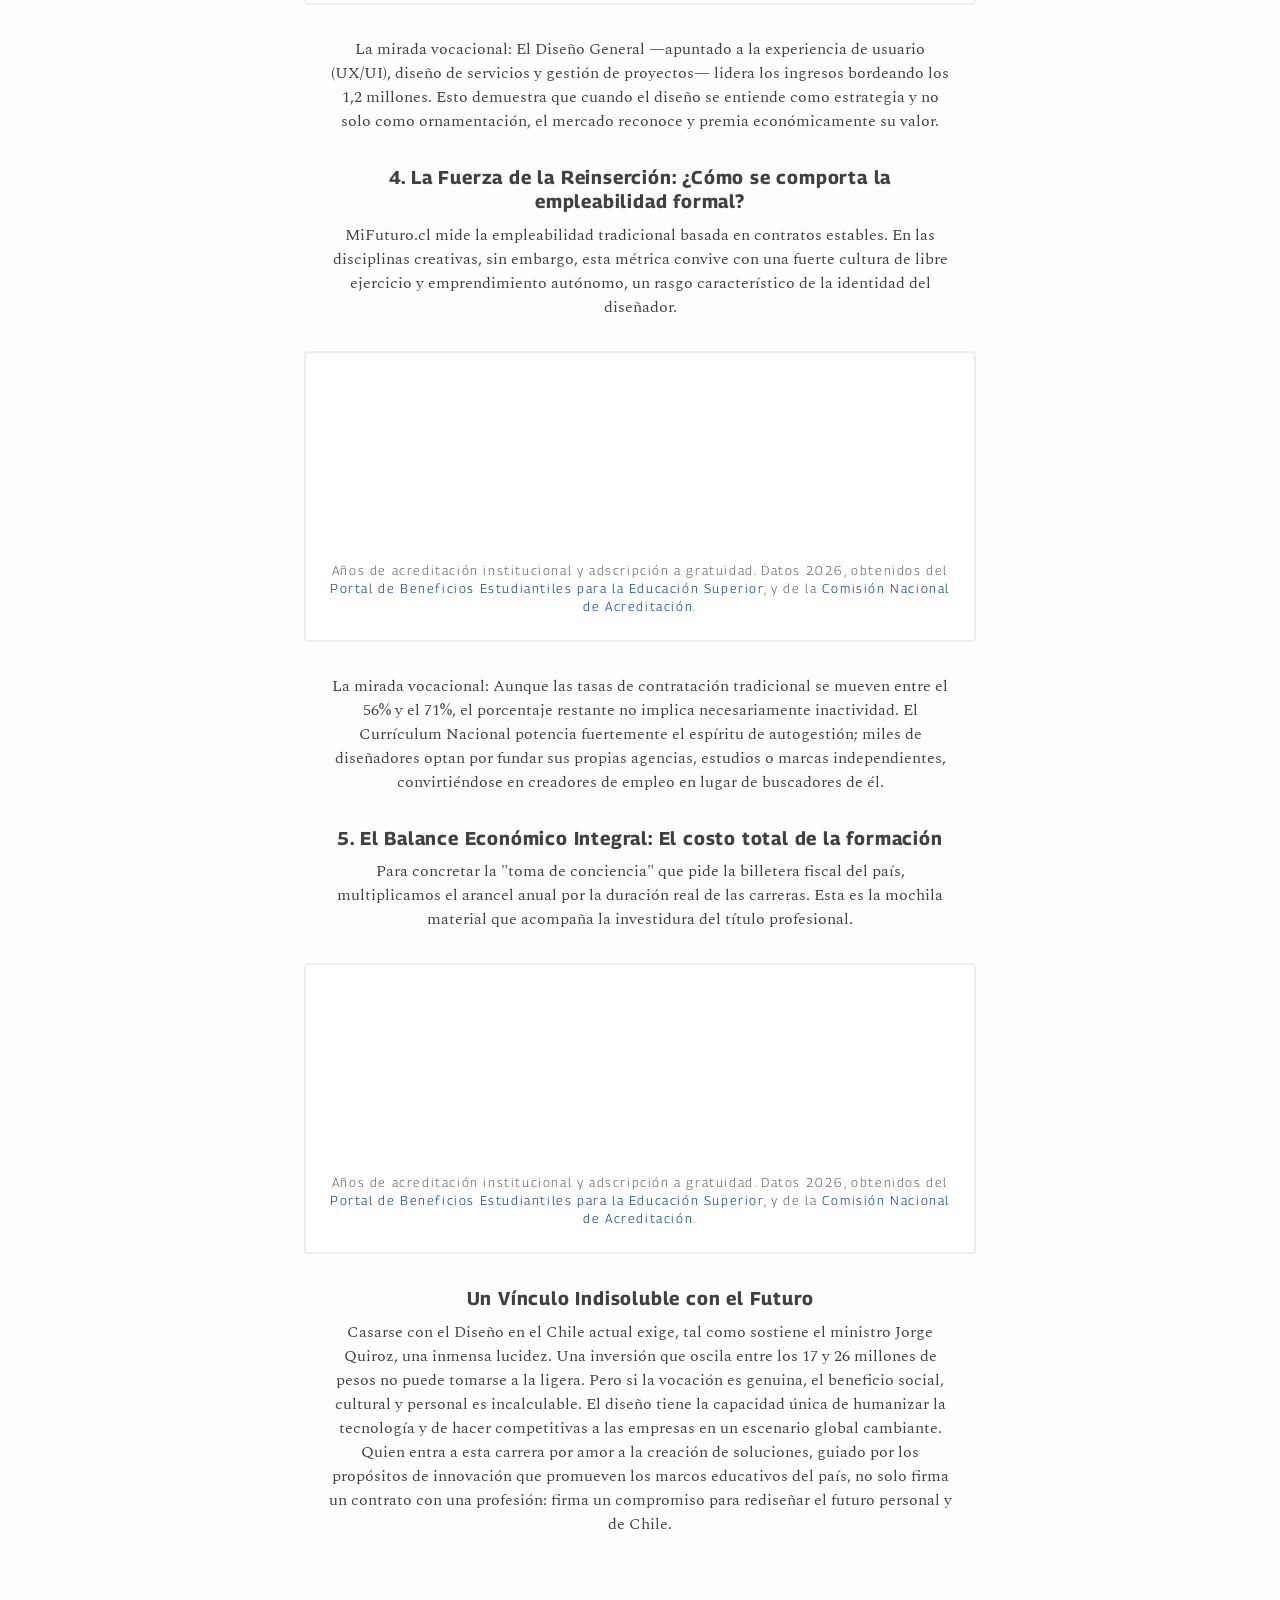
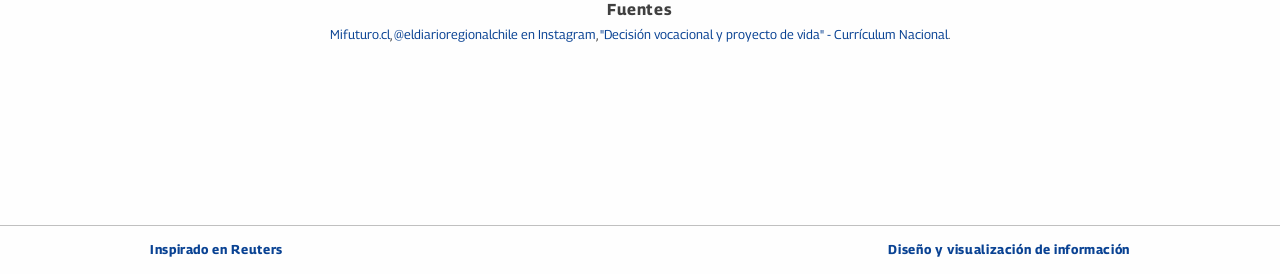
==== commit 47921f3f: "Update index.html" ====
--- a/index.html
+++ b/index.html
@@ -200,7 +200,236 @@
 Para concretar la "toma de conciencia" que pide la billetera fiscal del país, multiplicamos el arancel anual por la duración real de las carreras. Esta es la mochila material que acompaña la investidura del título profesional.
 </p>
             <figure>
-                <canvas id="stackedBar4"></canvas>
+                <canvas id="<!doctype html>
+<html lang="es">
+    <head>
+        <meta charset="utf-8" />
+        <meta name="viewport" content="width=device-width, initial-scale=1" />
+        <title>COSTOS CARRERAS DISEÑO</title>
+        <style>
+            *,
+*::before,
+*::after {
+    box-sizing: border-box;
+    margin: 0;
+    padding: 0;
+}
+
+@import url("https://fonts.googleapis.com/css2?family=Funnel+Sans:ital,wght@0,300..800;1,300..800&display=swap");
+
+:root {
+    --color-oscurisimo: #ffffff;
+    --color-oscuro: #094293;
+    --color-normal: #1f104f;
+    --color-iluminado: #5564eb;
+    --color-iluminadisimo: #a897db;
+    --fuente: "Funnel Sans", Sans-Serif;
+}
+
+body {
+    font-family: var(--fuente);
+    color: var(--color-normal);
+    text-align: center;
+    font-size: 100%;
+}
+
+a {
+    color: var(--color-oscuro);
+    text-decoration: none;
+}
+
+a:hover {
+    color: var(--color-oscurisimo);
+    text-decoration: underline;
+}
+
+div#contenedor {
+    margin: 1rem auto;
+    width: 90%;
+    max-width: 1100px;
+}
+
+h1 {
+    margin: 1rem 0;
+    font-weight: 400;
+    font-size: calc(100% + 3vw + 3vh);
+}
+
+h2 {
+    margin: 3rem 0;
+    font-weight: 400;
+    letter-spacing: 0.25rem;
+    font-size: calc(100% + 1vw + 1vh);
+    color: var(--color-iluminado);
+}
+
+input {
+    border: 0.1rem solid var(--color-iluminado);
+    padding: 0.5rem 1rem;
+    font-family: inherit;
+    font-size: 15px;
+    color: var(--color-iluminado);
+    outline: none;
+    margin-bottom: 1.5rem;
+    width: 100%;
+    display: block;
+    background-image: url('data:image/svg+xml,<svg xmlns="http://www.w3.org/2000/svg" width="16" height="16" fill="%235564eb" class="bi bi-search-heart-fill" viewBox="0 0 16 16"><path d="M6.5 13a6.47 6.47 0 0 0 3.845-1.258h-.001q.044.06.098.115l3.85 3.85a1 1 0 0 0 1.415-1.414l-3.85-3.85a1 1 0 0 0-.115-.1A6.47 6.47 0 0 0 13 6.5 6.5 6.5 0 0 0 6.5 0a6.5 6.5 0 1 0 0 13m0-8.518c1.664-1.673 5.825 1.254 0 5.018-5.825-3.764-1.664-6.69 0-5.018"/></svg>');
+    background-repeat: no-repeat;
+    background-size: 1rem;
+    background-position: 99% center;
+}
+
+input::placeholder {
+    color: var(--color-iluminado);
+}
+
+input:focus {
+    border-color: var(--color-normal);
+}
+
+div#contenedordetabla {
+    overflow-x: auto;
+    font-size: 90%;
+}
+
+table {
+    width: 100%;
+    border-collapse: collapse;
+    text-align: left;
+    margin-bottom: 3rem;
+}
+
+thead {
+    background: var(--color-iluminadisimo);
+    color: var(--color-oscuro);
+}
+
+tbody {
+    color: var(--color-normal);
+}
+
+td,
+th {
+    border: 1px solid var(--color-normal);
+    padding: 0.75rem;
+}
+
+th {
+    text-align: center;
+}
+
+td:nth-child(1) {
+    color: var(--color-oscuro);
+    font-weight: 800;
+}
+
+td:nth-child(2) {
+    text-align: center;
+}
+
+td:nth-child(n+3) {
+    text-align: right;
+    font-variant-numeric: tabular-nums;
+}
+
+td:last-child {
+    font-weight: 800;
+    background-color: rgba(85, 100, 235, 0.08);
+}
+        </style>
+    </head>
+    <body>
+        <div id="contenedor">
+       
+            <h2>Inversión Total Estimada en Aranceles</h2>
+            <h3>Carreras de Diseño — FAU</h3>
+
+            <input type="text" id="elInput" placeholder="Filtrar…" />
+            <div id="contenedordetabla">
+                <table>
+                    <thead>
+                        <tr>
+                            <th>Carrera</th>
+                            <th>Duración<br>(semestres)</th>
+                            <th>Semestre 1</th>
+                            <th>Semestre 2</th>
+                            <th>Semestre 3</th>
+                            <th>Semestre 4</th>
+                            <th>Semestre 5</th>
+                            <th>Semestre 6</th>
+                            <th>Semestre 7</th>
+                            <th>Semestre 8</th>
+                            <th>Semestre 9</th>
+                            <th>Semestre 10</th>
+                            <th>TOTAL Carrera</th>
+                        </tr>
+                    </thead>
+                    <tbody id="este">
+                        <tr>
+                            <td>Diseño (General)</td>
+                            <td>10</td>
+                            <td>$2.620.000</td>
+                            <td>$2.620.000</td>
+                            <td>$2.620.000</td>
+                            <td>$2.620.000</td>
+                            <td>$2.620.000</td>
+                            <td>$2.620.000</td>
+                            <td>$2.620.000</td>
+                            <td>$2.620.000</td>
+                            <td>$2.620.000</td>
+                            <td>$2.620.000</td>
+                            <td>$26.200.000</td>
+                        </tr>
+                        <tr>
+                            <td>Diseño Industrial</td>
+                            <td>10</td>
+                            <td>$2.470.000</td>
+                            <td>$2.470.000</td>
+                            <td>$2.470.000</td>
+                            <td>$2.470.000</td>
+                            <td>$2.470.000</td>
+                            <td>$2.470.000</td>
+                            <td>$2.470.000</td>
+                            <td>$2.470.000</td>
+                            <td>$2.470.000</td>
+                            <td>$2.470.000</td>
+                            <td>$24.700.000</td>
+                        </tr>
+                        <tr>
+                            <td>Diseño Gráfico</td>
+                            <td>8</td>
+                            <td>$2.225.000</td>
+                            <td>$2.225.000</td>
+                            <td>$2.225.000</td>
+                            <td>$2.225.000</td>
+                            <td>$2.225.000</td>
+                            <td>$2.225.000</td>
+                            <td>$2.225.000</td>
+                            <td>$2.225.000</td>
+                            <td>—</td>
+                            <td>—</td>
+                            <td>$17.800.000</td>
+                        </tr>
+                    </tbody>
+                </table>
+            </div>
+            <small>Fuente: mifuturo.cl | Valores expresados en pesos chilenos (CLP)</small>
+        </div>
+
+        <script>
+            function sinAcentos(str) {
+                return str.normalize("NFD").replace(/[\u0300-\u036f]/g, "");
+            }
+
+            document.getElementById("elInput").addEventListener("keyup", function () {
+                const valor = sinAcentos(this.value.toLowerCase());
+                document.querySelectorAll("#este tr").forEach(function (fila) {
+                    fila.style.display = sinAcentos(fila.textContent.toLowerCase()).includes(valor) ? "" : "none";
+                });
+            });
+        </script>
+    </body>
+</html>"></canvas>
                 <figcaption>
                     Años de acreditación institucional y adscripción a gratuidad. Datos 2026, obtenidos del
                     <a href="https://portal.beneficiosestudiantiles.cl/gratuidad#references_tabs_field_asociar_subproceso_tab1/" target="_blank"
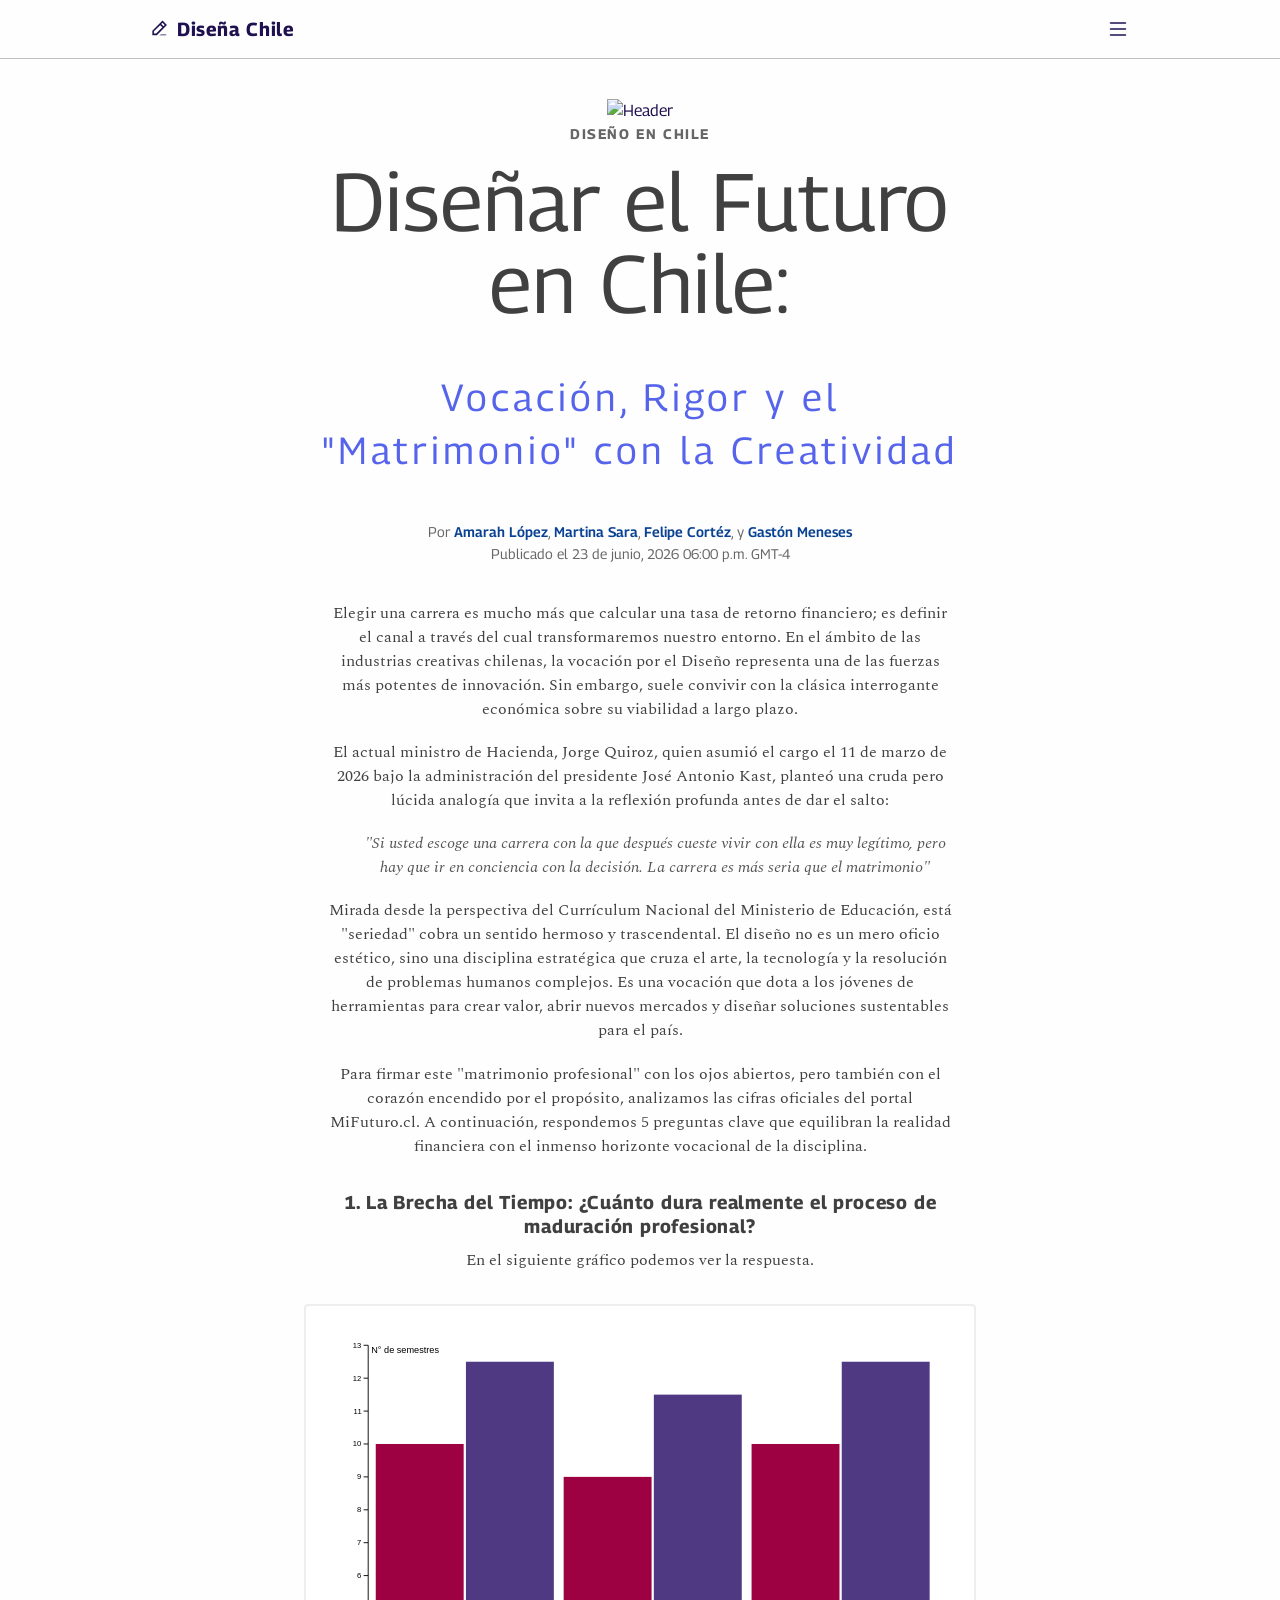
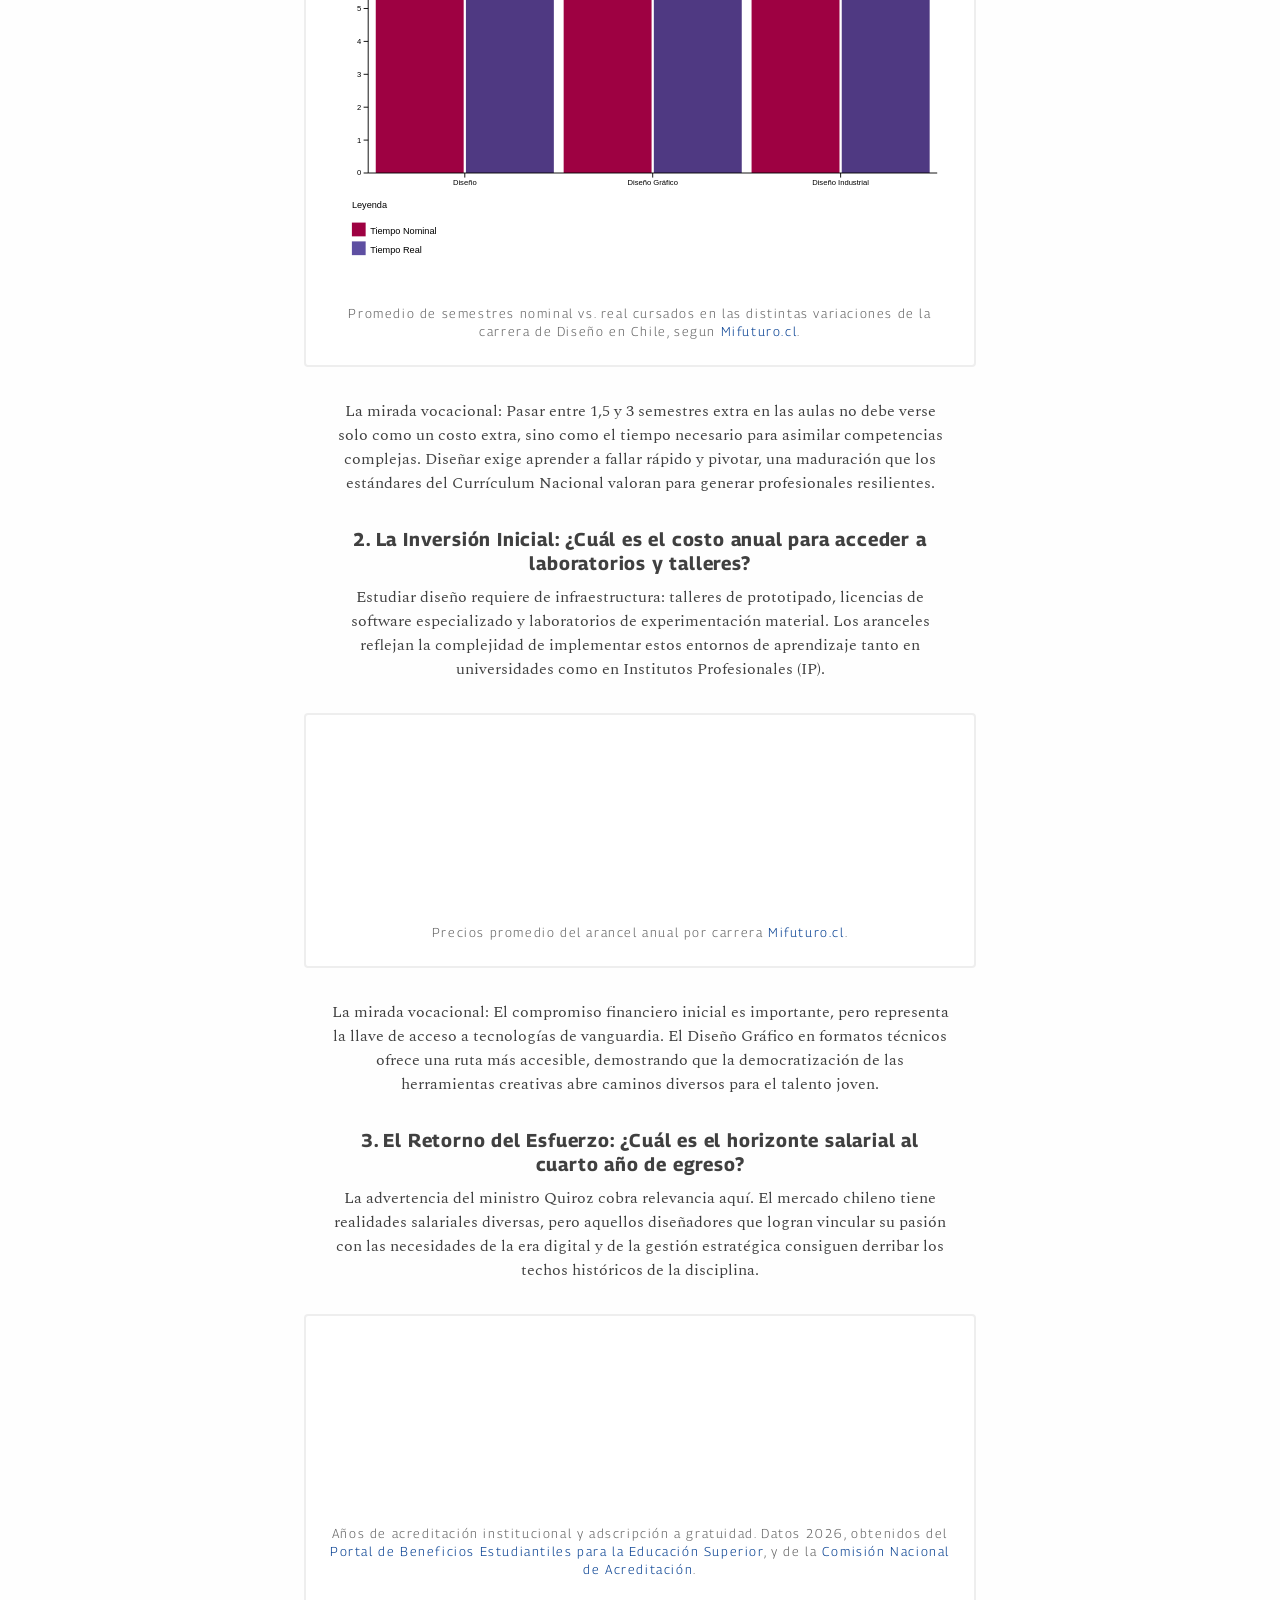
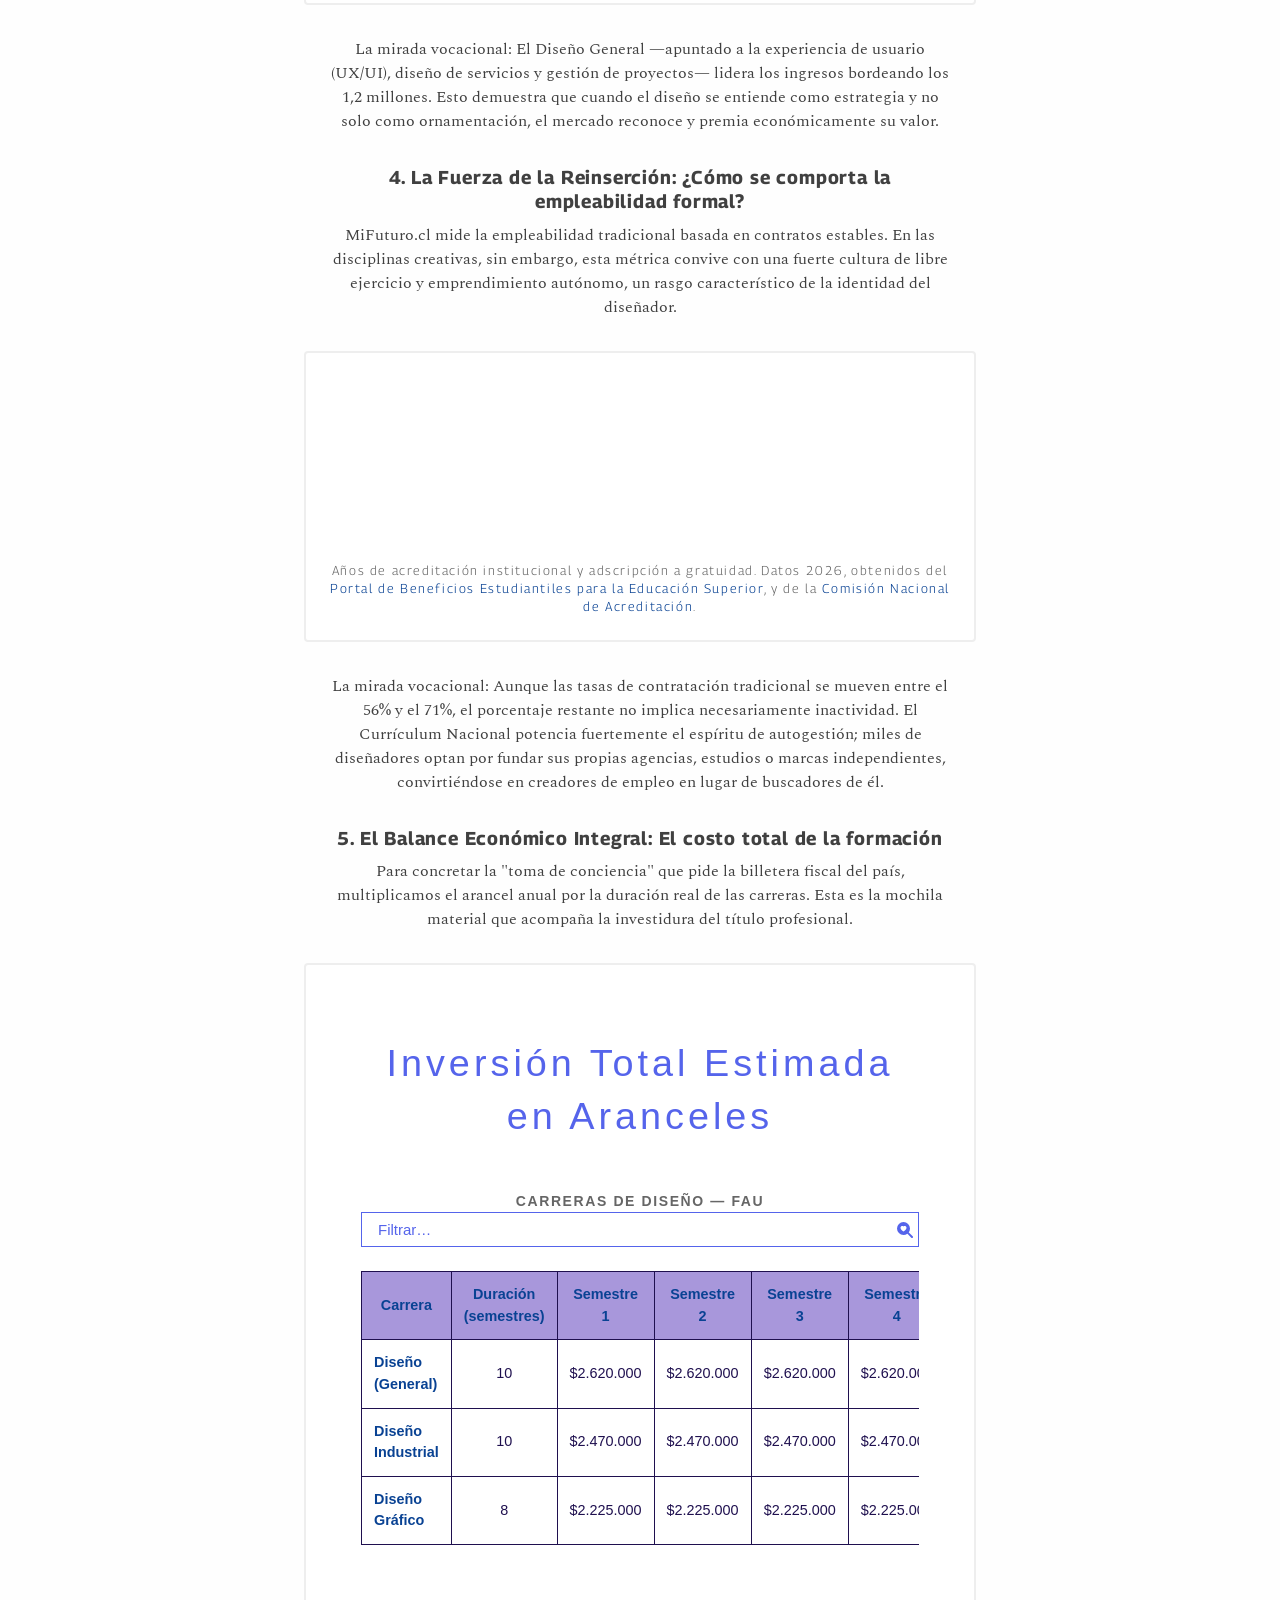
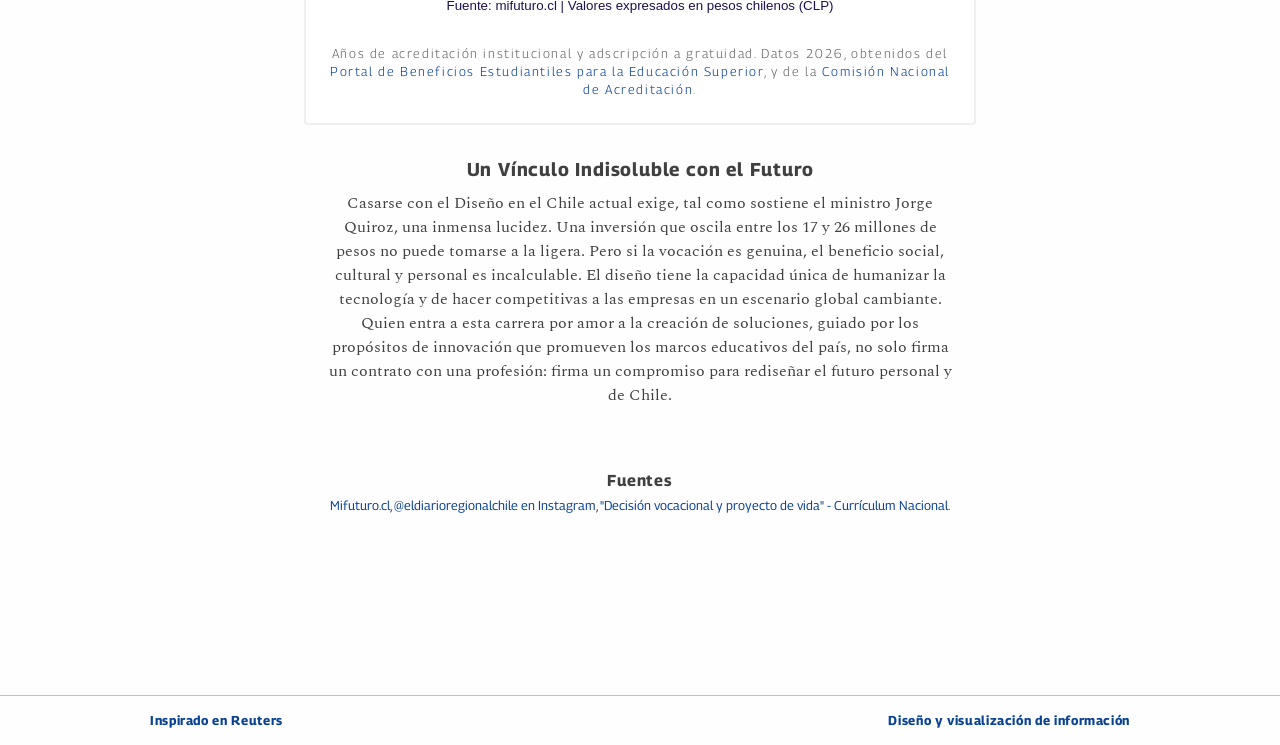
==== commit c0c9f168: "Update index.html" ====
--- a/index.html
+++ b/index.html
@@ -200,7 +200,7 @@
 Para concretar la "toma de conciencia" que pide la billetera fiscal del país, multiplicamos el arancel anual por la duración real de las carreras. Esta es la mochila material que acompaña la investidura del título profesional.
 </p>
             <figure>
-                <canvas id="<!doctype html>
+                <!doctype html>
 <html lang="es">
     <head>
         <meta charset="utf-8" />
@@ -429,7 +429,7 @@
             });
         </script>
     </body>
-</html>"></canvas>
+</html>
                 <figcaption>
                     Años de acreditación institucional y adscripción a gratuidad. Datos 2026, obtenidos del
                     <a href="https://portal.beneficiosestudiantiles.cl/gratuidad#references_tabs_field_asociar_subproceso_tab1/" target="_blank"
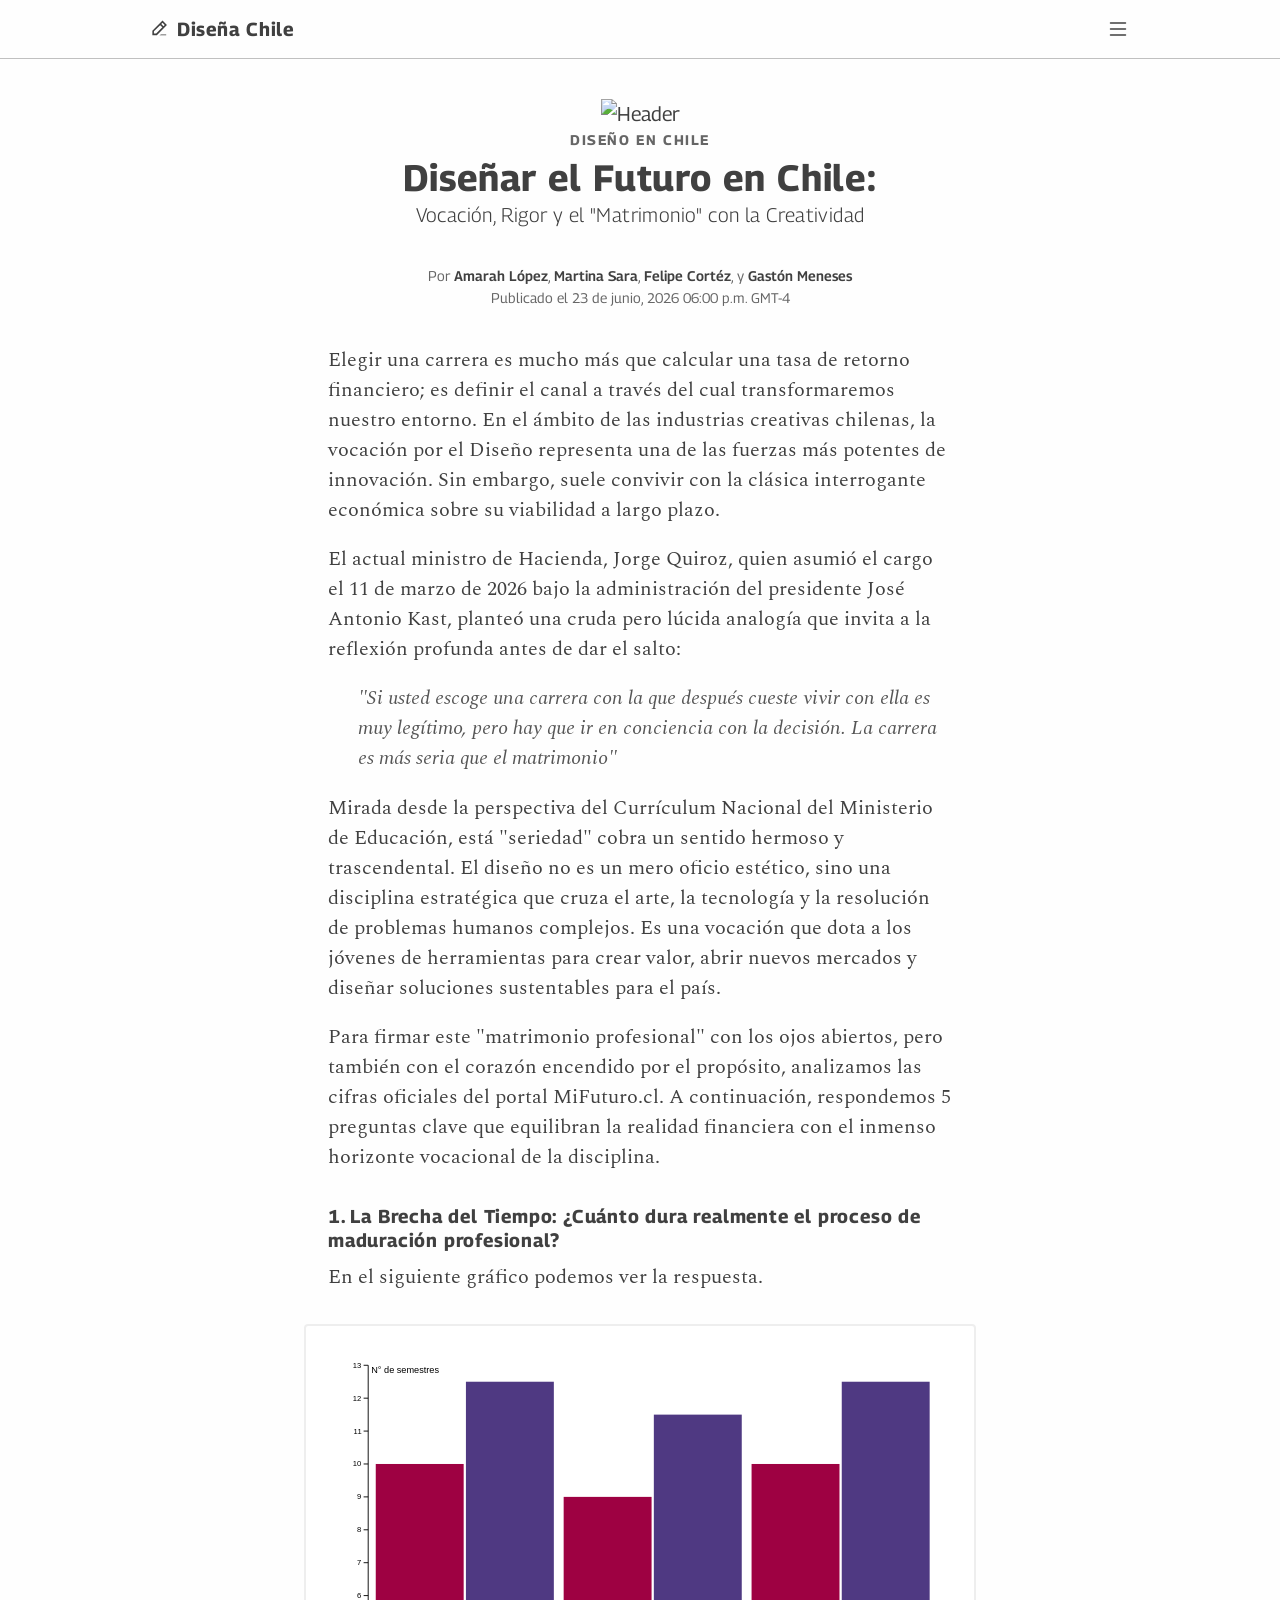
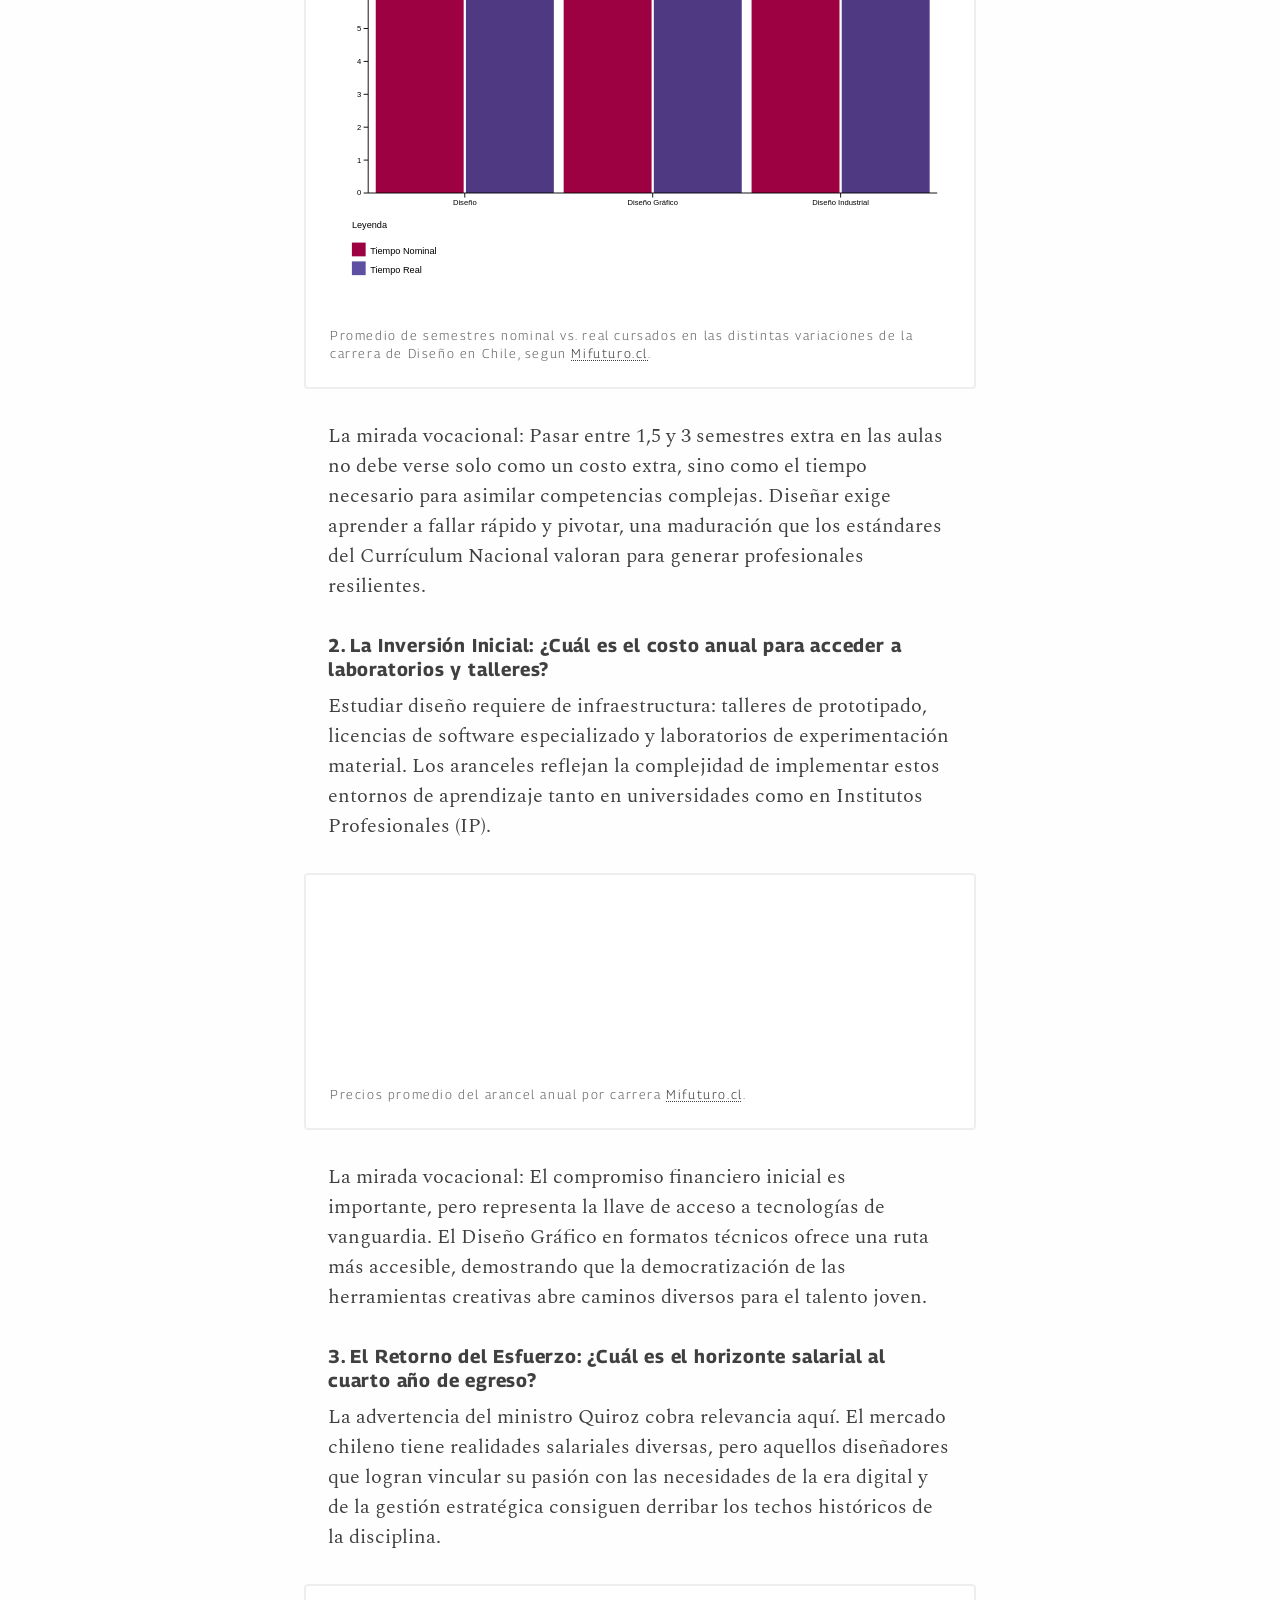
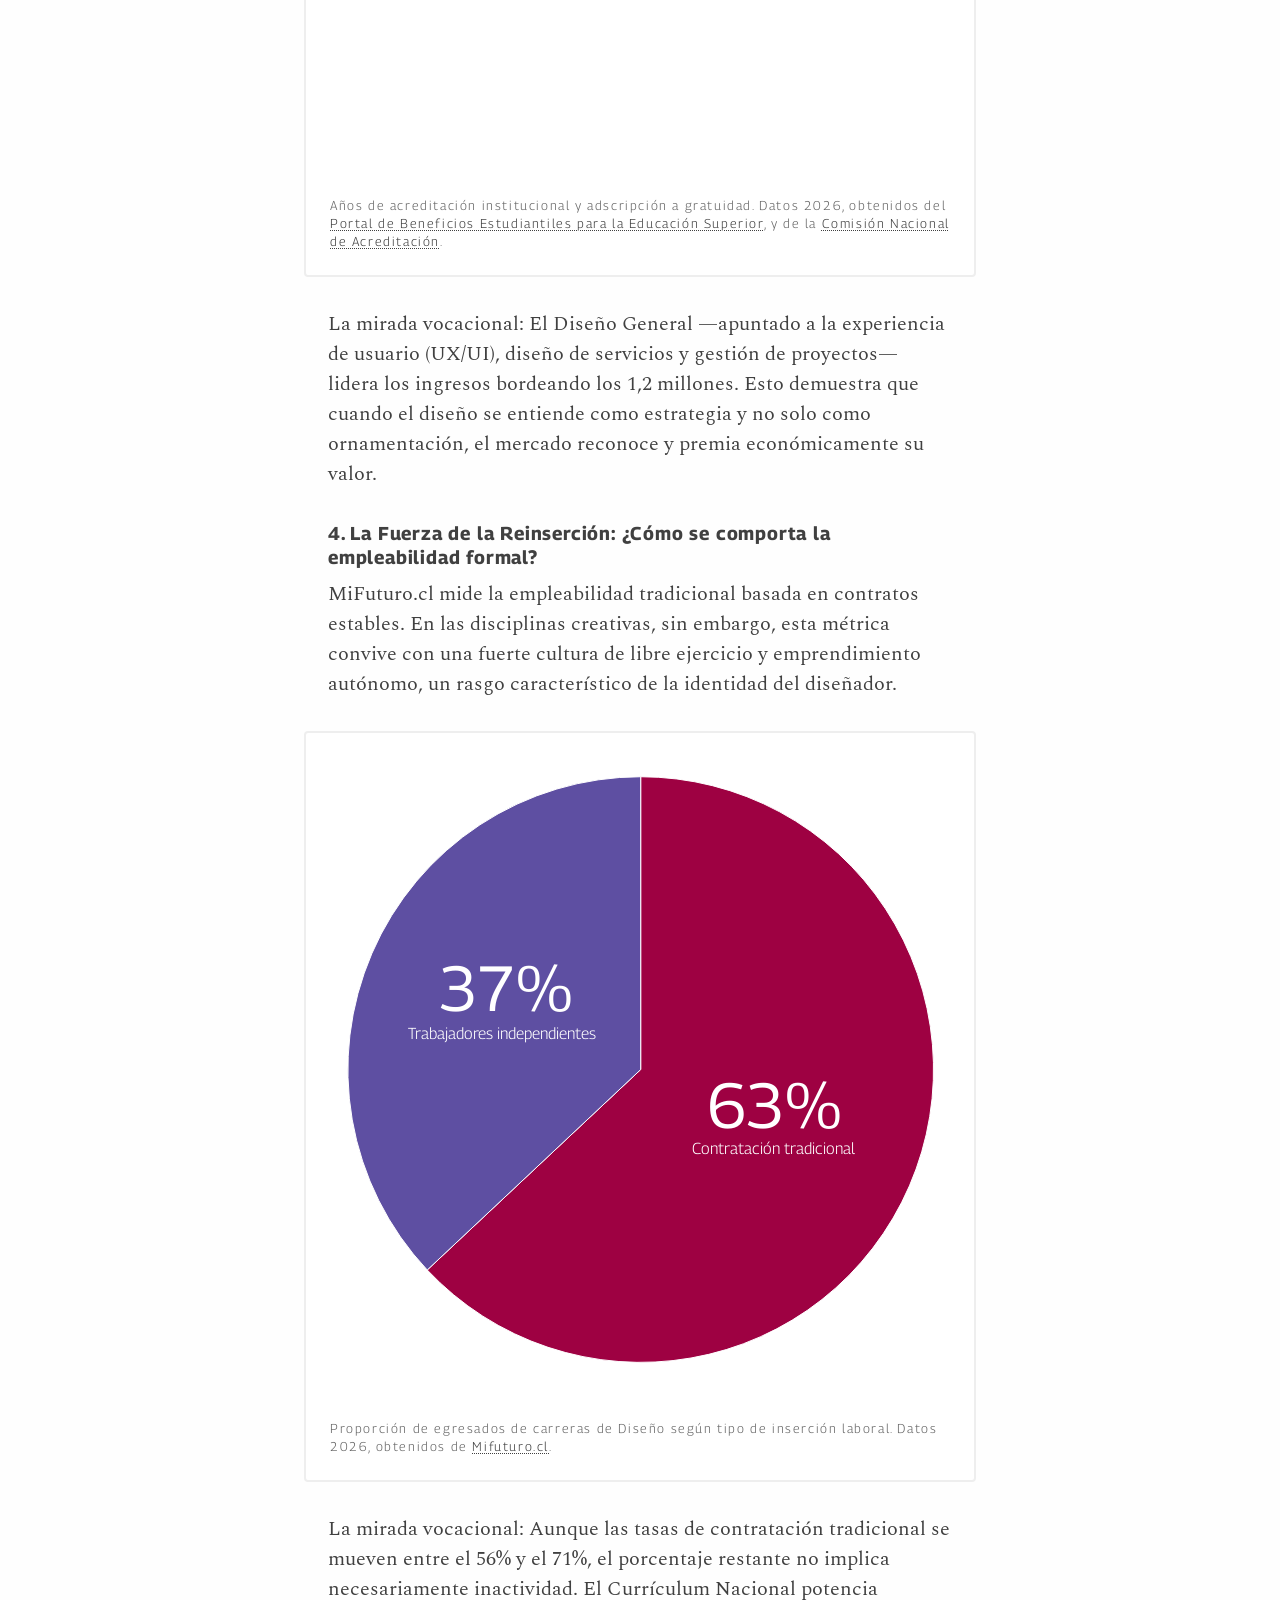
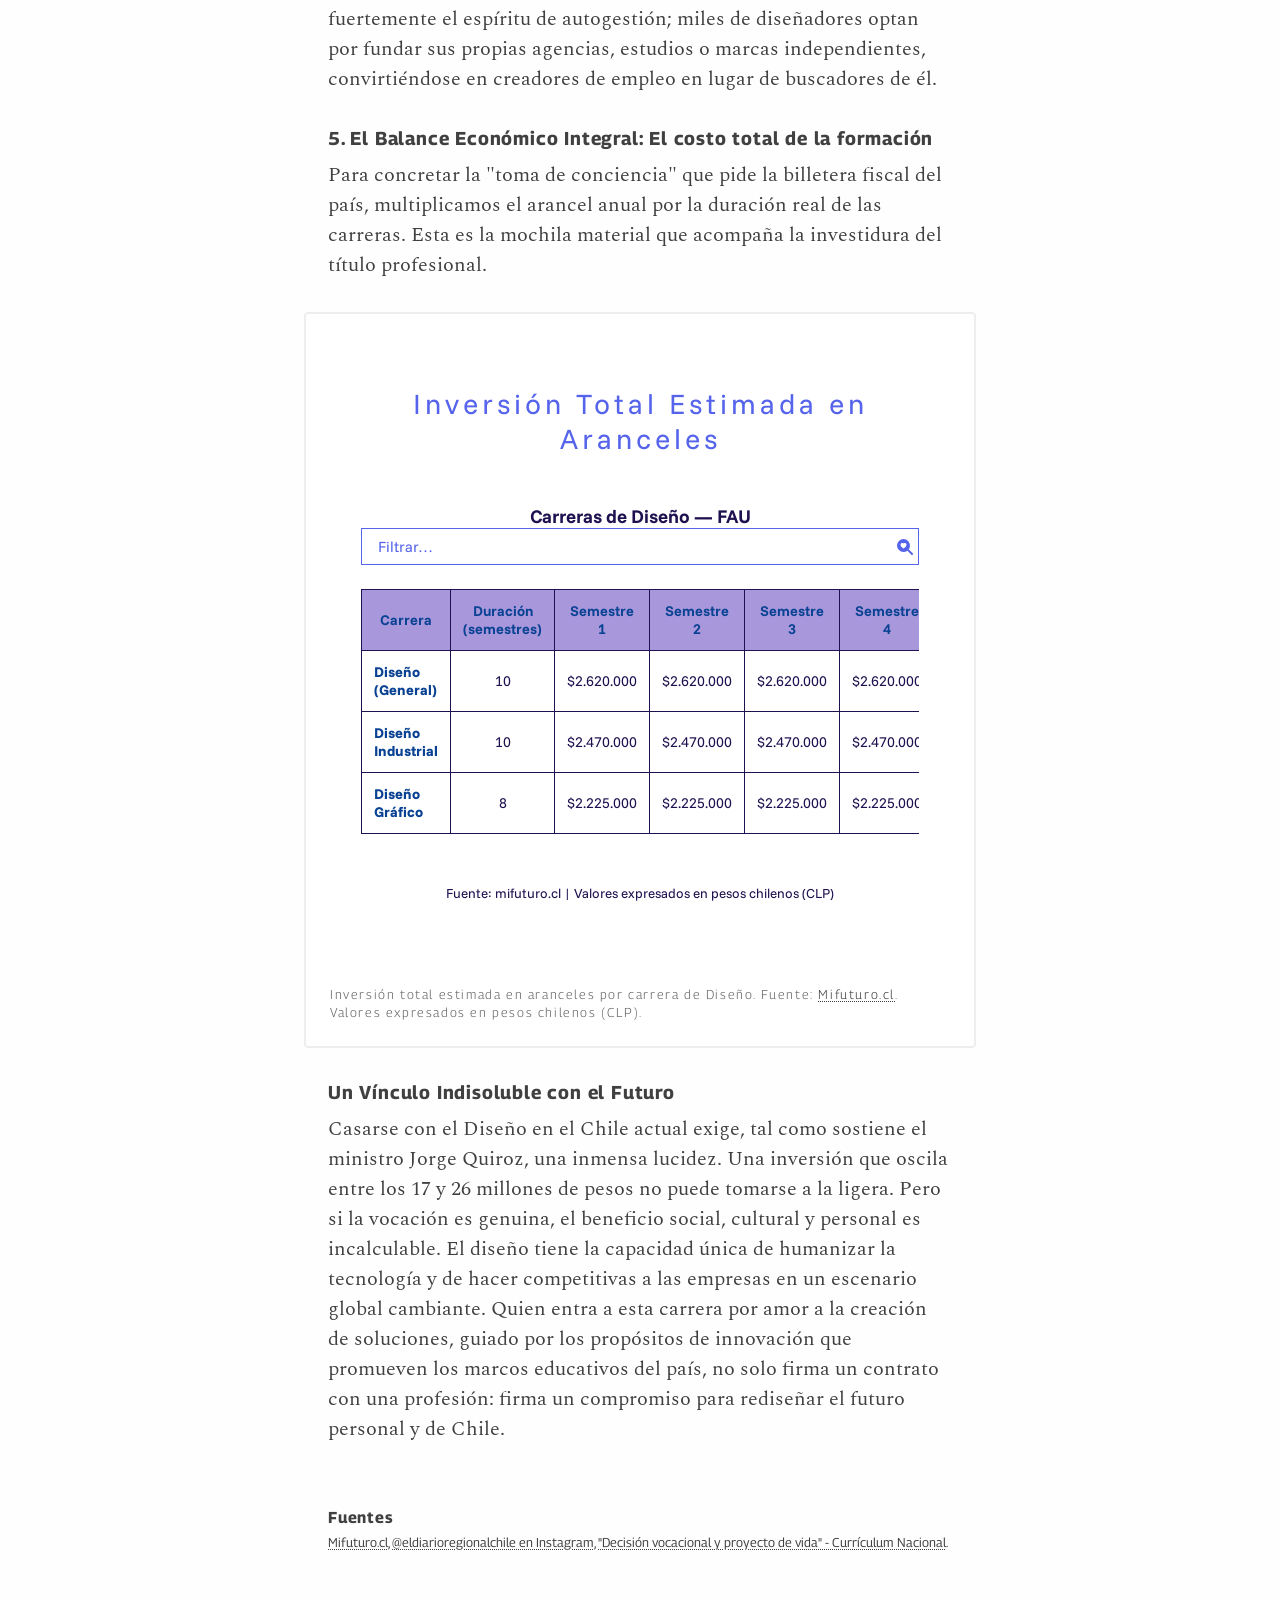
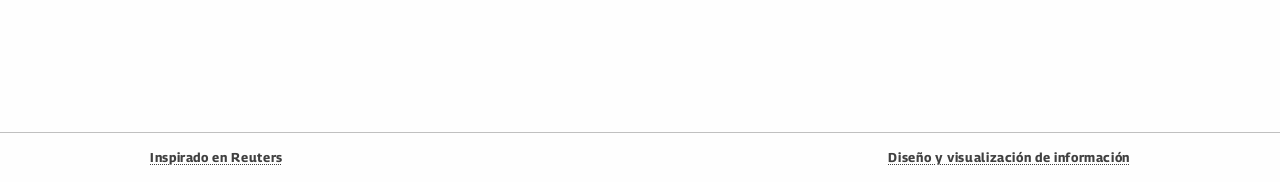
==== commit d7969222: "Add files via upload" ====
--- a/index.html
+++ b/index.html
@@ -180,15 +180,27 @@
 
 </p>
             <figure>
-                <canvas id="stackedBar3"></canvas>
-                <figcaption>
-                    Años de acreditación institucional y adscripción a gratuidad. Datos 2026, obtenidos del
-                    <a href="https://portal.beneficiosestudiantiles.cl/gratuidad#references_tabs_field_asociar_subproceso_tab1/" target="_blank"
-                        >Portal de Beneficios Estudiantiles para la Educación Superior</a
-                    >, y de la
-                    <a href="https://www.cnachile.cl/Paginas/Inicio.aspx" target="_blank"
-                        >Comisión Nacional de Acreditación</a
-                    >.
+                <svg viewBox="0 0 622.48 629.11" xmlns="http://www.w3.org/2000/svg" style="width:100%;height:auto;">
+                  <g transform="translate(-90.55788,9.806235)">
+                    <g>
+                      <g transform="translate(402.5,304)">
+                        <path fill="#9e0142" stroke="#ffffff" d="M 0,-294 A 294,294 0 1 1 -214.31678,201.25685 L 0,0 Z"/>
+                        <path fill="#5e4fa2" stroke="#ffffff" d="M -214.31678,201.25685 A 294,294 0 0 1 0,-294 V 0 Z"/>
+                        <g style="fill:#ffffff">
+                          <text transform="translate(134.90993,58.38074)" text-anchor="middle" style="font-size:64px;font-family:'Georama',sans-serif;fill:#ffffff">63%</text>
+                        </g>
+                        <g>
+                          <text transform="translate(-134.90993,-58.38074)" text-anchor="middle" style="font-size:64px;font-family:'Georama',sans-serif;fill:#ffffff">37%</text>
+                        </g>
+                        <text x="-233.20232" y="-30.676039" style="font-size:16px;font-family:'Georama',sans-serif;font-weight:300;fill:#ffffff">Trabajadores independientes</text>
+                        <text x="51.340164" y="85.078712" style="font-size:16px;font-family:'Georama',sans-serif;font-weight:300;fill:#ffffff">Contratación tradicional</text>
+                      </g>
+                    </g>
+                  </g>
+                </svg>
+                <figcaption>
+                    Proporción de egresados de carreras de Diseño según tipo de inserción laboral. Datos 2026, obtenidos de
+                    <a href="https://mifuturo.cl/" target="_blank">Mifuturo.cl</a>.
                 </figcaption>
             </figure>
 
@@ -200,244 +212,25 @@
 Para concretar la "toma de conciencia" que pide la billetera fiscal del país, multiplicamos el arancel anual por la duración real de las carreras. Esta es la mochila material que acompaña la investidura del título profesional.
 </p>
             <figure>
-                <!doctype html>
-<html lang="es">
-    <head>
-        <meta charset="utf-8" />
-        <meta name="viewport" content="width=device-width, initial-scale=1" />
-        <title>COSTOS CARRERAS DISEÑO</title>
-        <style>
-            *,
-*::before,
-*::after {
-    box-sizing: border-box;
-    margin: 0;
-    padding: 0;
-}
-
-@import url("https://fonts.googleapis.com/css2?family=Funnel+Sans:ital,wght@0,300..800;1,300..800&display=swap");
-
-:root {
-    --color-oscurisimo: #ffffff;
-    --color-oscuro: #094293;
-    --color-normal: #1f104f;
-    --color-iluminado: #5564eb;
-    --color-iluminadisimo: #a897db;
-    --fuente: "Funnel Sans", Sans-Serif;
-}
-
-body {
-    font-family: var(--fuente);
-    color: var(--color-normal);
-    text-align: center;
-    font-size: 100%;
-}
-
-a {
-    color: var(--color-oscuro);
-    text-decoration: none;
-}
-
-a:hover {
-    color: var(--color-oscurisimo);
-    text-decoration: underline;
-}
-
-div#contenedor {
-    margin: 1rem auto;
-    width: 90%;
-    max-width: 1100px;
-}
-
-h1 {
-    margin: 1rem 0;
-    font-weight: 400;
-    font-size: calc(100% + 3vw + 3vh);
-}
-
-h2 {
-    margin: 3rem 0;
-    font-weight: 400;
-    letter-spacing: 0.25rem;
-    font-size: calc(100% + 1vw + 1vh);
-    color: var(--color-iluminado);
-}
-
-input {
-    border: 0.1rem solid var(--color-iluminado);
-    padding: 0.5rem 1rem;
-    font-family: inherit;
-    font-size: 15px;
-    color: var(--color-iluminado);
-    outline: none;
-    margin-bottom: 1.5rem;
-    width: 100%;
-    display: block;
-    background-image: url('data:image/svg+xml,<svg xmlns="http://www.w3.org/2000/svg" width="16" height="16" fill="%235564eb" class="bi bi-search-heart-fill" viewBox="0 0 16 16"><path d="M6.5 13a6.47 6.47 0 0 0 3.845-1.258h-.001q.044.06.098.115l3.85 3.85a1 1 0 0 0 1.415-1.414l-3.85-3.85a1 1 0 0 0-.115-.1A6.47 6.47 0 0 0 13 6.5 6.5 6.5 0 0 0 6.5 0a6.5 6.5 0 1 0 0 13m0-8.518c1.664-1.673 5.825 1.254 0 5.018-5.825-3.764-1.664-6.69 0-5.018"/></svg>');
-    background-repeat: no-repeat;
-    background-size: 1rem;
-    background-position: 99% center;
-}
-
-input::placeholder {
-    color: var(--color-iluminado);
-}
-
-input:focus {
-    border-color: var(--color-normal);
-}
-
-div#contenedordetabla {
-    overflow-x: auto;
-    font-size: 90%;
-}
-
-table {
-    width: 100%;
-    border-collapse: collapse;
-    text-align: left;
-    margin-bottom: 3rem;
-}
-
-thead {
-    background: var(--color-iluminadisimo);
-    color: var(--color-oscuro);
-}
-
-tbody {
-    color: var(--color-normal);
-}
-
-td,
-th {
-    border: 1px solid var(--color-normal);
-    padding: 0.75rem;
-}
-
-th {
-    text-align: center;
-}
-
-td:nth-child(1) {
-    color: var(--color-oscuro);
-    font-weight: 800;
-}
-
-td:nth-child(2) {
-    text-align: center;
-}
-
-td:nth-child(n+3) {
-    text-align: right;
-    font-variant-numeric: tabular-nums;
-}
-
-td:last-child {
-    font-weight: 800;
-    background-color: rgba(85, 100, 235, 0.08);
-}
-        </style>
-    </head>
-    <body>
-        <div id="contenedor">
-       
-            <h2>Inversión Total Estimada en Aranceles</h2>
-            <h3>Carreras de Diseño — FAU</h3>
-
-            <input type="text" id="elInput" placeholder="Filtrar…" />
-            <div id="contenedordetabla">
-                <table>
-                    <thead>
-                        <tr>
-                            <th>Carrera</th>
-                            <th>Duración<br>(semestres)</th>
-                            <th>Semestre 1</th>
-                            <th>Semestre 2</th>
-                            <th>Semestre 3</th>
-                            <th>Semestre 4</th>
-                            <th>Semestre 5</th>
-                            <th>Semestre 6</th>
-                            <th>Semestre 7</th>
-                            <th>Semestre 8</th>
-                            <th>Semestre 9</th>
-                            <th>Semestre 10</th>
-                            <th>TOTAL Carrera</th>
-                        </tr>
-                    </thead>
-                    <tbody id="este">
-                        <tr>
-                            <td>Diseño (General)</td>
-                            <td>10</td>
-                            <td>$2.620.000</td>
-                            <td>$2.620.000</td>
-                            <td>$2.620.000</td>
-                            <td>$2.620.000</td>
-                            <td>$2.620.000</td>
-                            <td>$2.620.000</td>
-                            <td>$2.620.000</td>
-                            <td>$2.620.000</td>
-                            <td>$2.620.000</td>
-                            <td>$2.620.000</td>
-                            <td>$26.200.000</td>
-                        </tr>
-                        <tr>
-                            <td>Diseño Industrial</td>
-                            <td>10</td>
-                            <td>$2.470.000</td>
-                            <td>$2.470.000</td>
-                            <td>$2.470.000</td>
-                            <td>$2.470.000</td>
-                            <td>$2.470.000</td>
-                            <td>$2.470.000</td>
-                            <td>$2.470.000</td>
-                            <td>$2.470.000</td>
-                            <td>$2.470.000</td>
-                            <td>$2.470.000</td>
-                            <td>$24.700.000</td>
-                        </tr>
-                        <tr>
-                            <td>Diseño Gráfico</td>
-                            <td>8</td>
-                            <td>$2.225.000</td>
-                            <td>$2.225.000</td>
-                            <td>$2.225.000</td>
-                            <td>$2.225.000</td>
-                            <td>$2.225.000</td>
-                            <td>$2.225.000</td>
-                            <td>$2.225.000</td>
-                            <td>$2.225.000</td>
-                            <td>—</td>
-                            <td>—</td>
-                            <td>$17.800.000</td>
-                        </tr>
-                    </tbody>
-                </table>
-            </div>
-            <small>Fuente: mifuturo.cl | Valores expresados en pesos chilenos (CLP)</small>
-        </div>
-
-        <script>
-            function sinAcentos(str) {
-                return str.normalize("NFD").replace(/[\u0300-\u036f]/g, "");
-            }
-
-            document.getElementById("elInput").addEventListener("keyup", function () {
-                const valor = sinAcentos(this.value.toLowerCase());
-                document.querySelectorAll("#este tr").forEach(function (fila) {
-                    fila.style.display = sinAcentos(fila.textContent.toLowerCase()).includes(valor) ? "" : "none";
-                });
-            });
-        </script>
-    </body>
-</html>
-                <figcaption>
-                    Años de acreditación institucional y adscripción a gratuidad. Datos 2026, obtenidos del
-                    <a href="https://portal.beneficiosestudiantiles.cl/gratuidad#references_tabs_field_asociar_subproceso_tab1/" target="_blank"
-                        >Portal de Beneficios Estudiantiles para la Educación Superior</a
-                    >, y de la
-                    <a href="https://www.cnachile.cl/Paginas/Inicio.aspx" target="_blank"
-                        >Comisión Nacional de Acreditación</a
-                    >.
+                <iframe
+                    id="iframeTabla"
+                    src="tabla.html"
+                    title="Inversión Total Estimada en Aranceles — Carreras de Diseño"
+                    style="width:100%; border:none; display:block; height:400px;"
+                    scrolling="no"
+                ></iframe>
+                <script>
+                    window.addEventListener('message', function(e) {
+                        if (e.data && e.data.iframeTablaAltura) {
+                            var iframe = document.getElementById('iframeTabla');
+                            iframe.style.height = (e.data.iframeTablaAltura + 8) + 'px';
+                        }
+                    });
+                </script>
+                <figcaption>
+                    Inversión total estimada en aranceles por carrera de Diseño. Fuente:
+                    <a href="https://mifuturo.cl/" target="_blank">Mifuturo.cl</a>.
+                    Valores expresados en pesos chilenos (CLP).
                 </figcaption>
             </figure>
             <h4>Un Vínculo Indisoluble con el Futuro</h4>
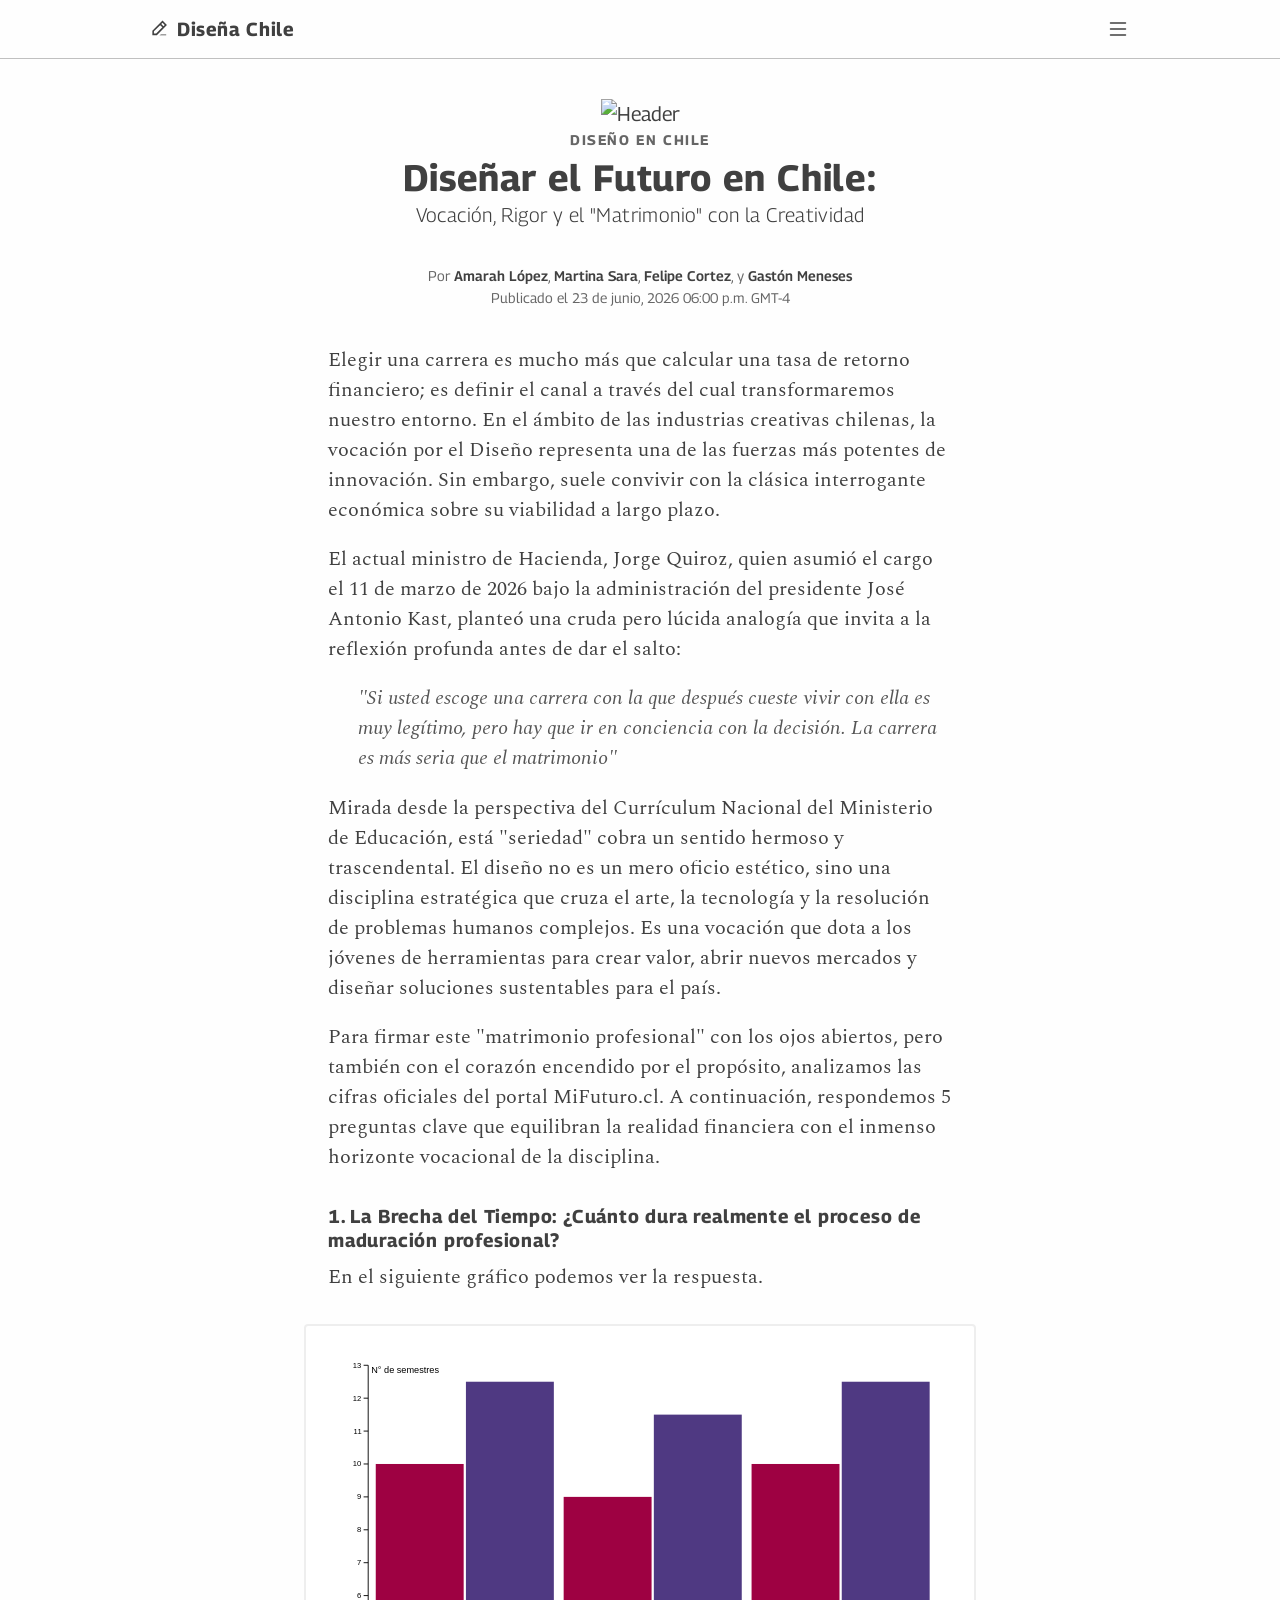
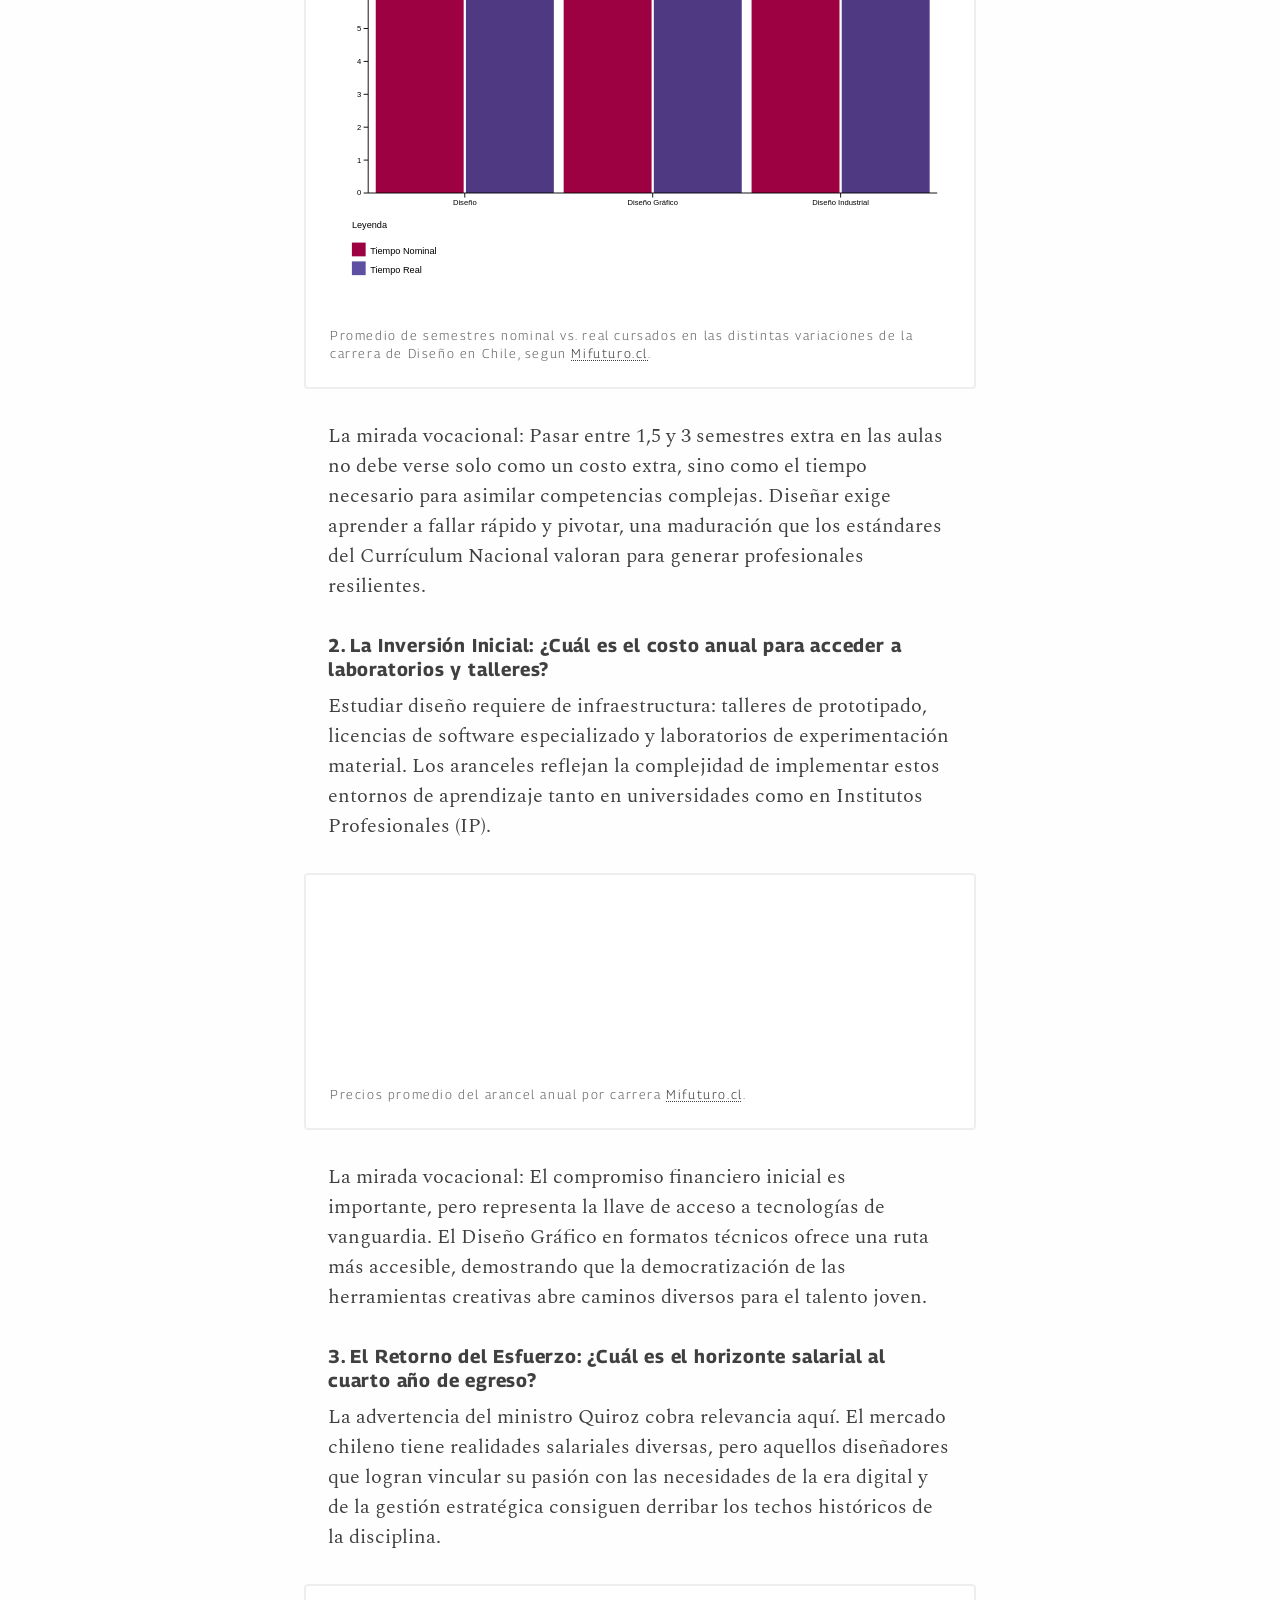
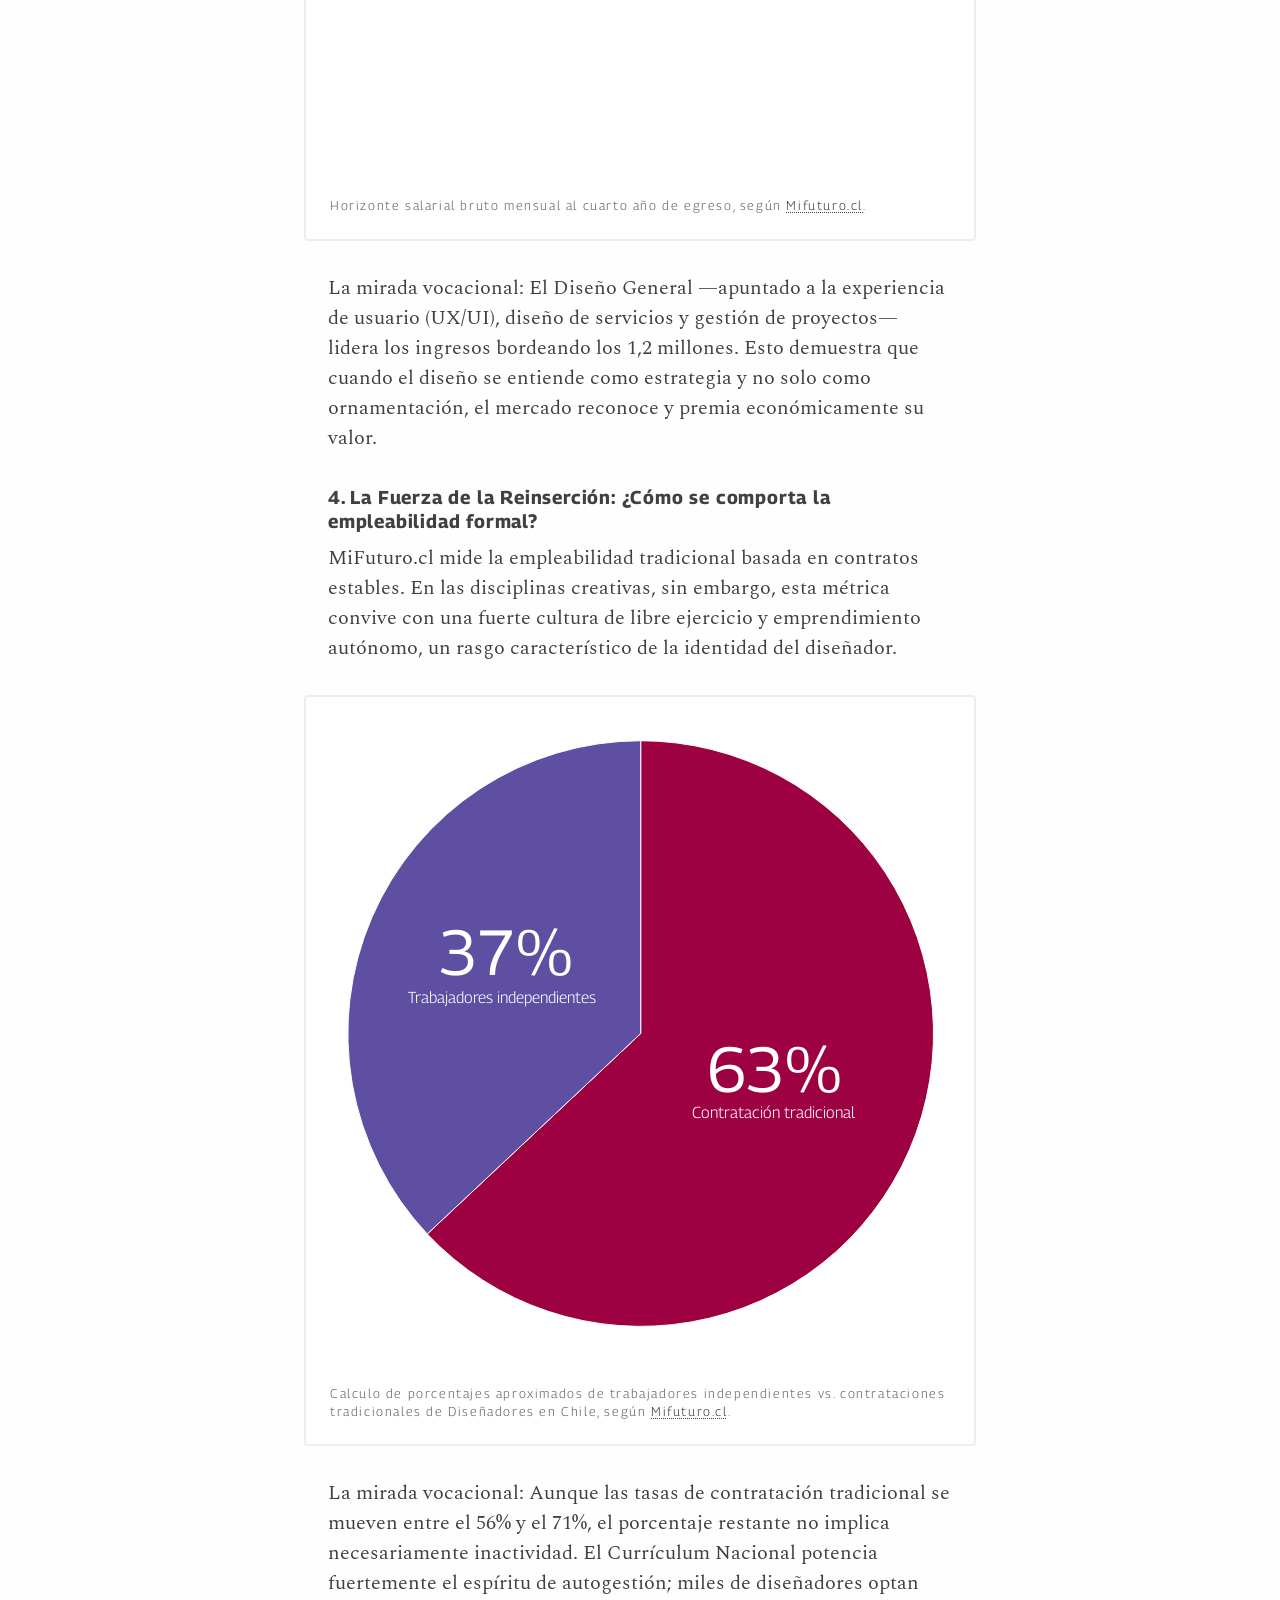
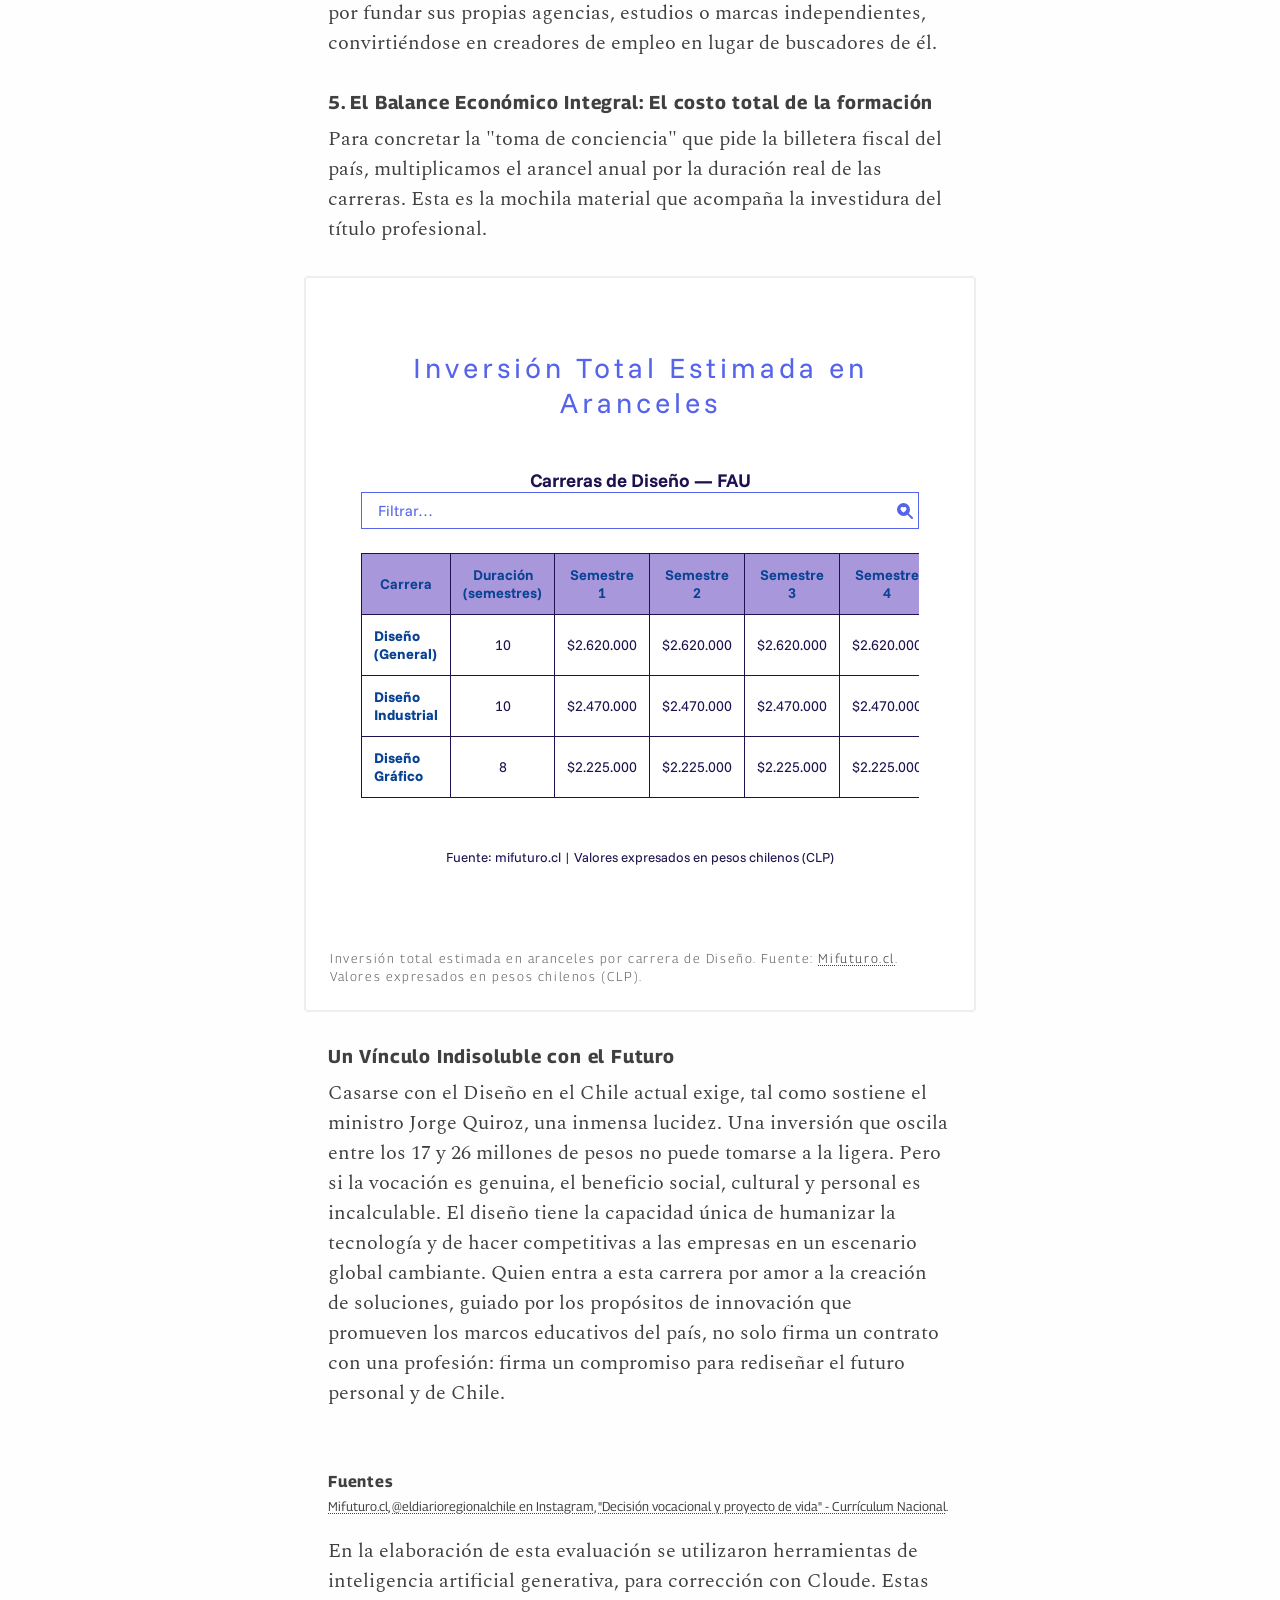
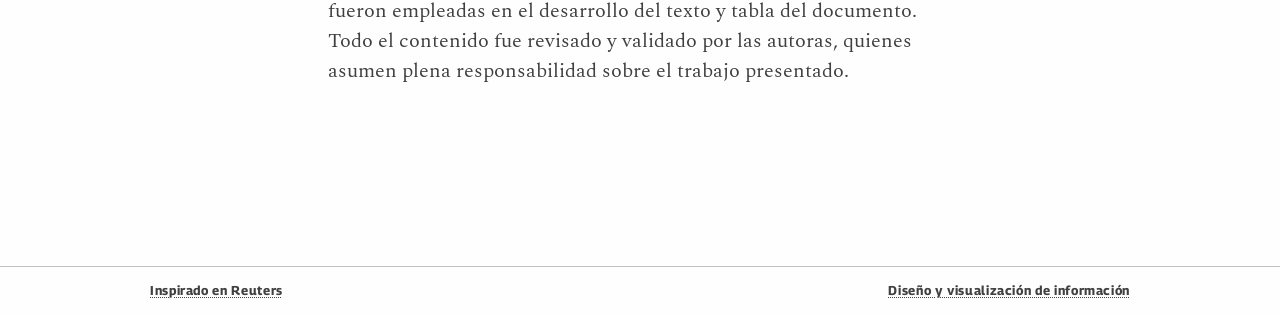
==== commit f7a2dcad: "Update index.html" ====
--- a/index.html
+++ b/index.html
@@ -31,7 +31,7 @@
             <h1>Diseñar el Futuro en Chile:</h1>
             <h2>Vocación, Rigor y el "Matrimonio" con la Creatividad</h2>
             <address>
-                Por <a href="#">Amarah López</a>, <a href="#">Martina Sara</a>, <a href="#">Felipe Cortéz</a>, y <a href="#">Gastón Meneses</a>
+                Por <a href="#">Amarah López</a>, <a href="#">Martina Sara</a>, <a href="#">Felipe Cortez</a>, y <a href="#">Gastón Meneses</a>
             </address>
             <time>Publicado el 23 de junio, 2026 06:00 p.m. GMT-4</time>
         </header>
@@ -160,13 +160,9 @@
             <figure>
                 <canvas id="stackedBar2"></canvas>
                 <figcaption>
-                    Años de acreditación institucional y adscripción a gratuidad. Datos 2026, obtenidos del
-                    <a href="https://portal.beneficiosestudiantiles.cl/gratuidad#references_tabs_field_asociar_subproceso_tab1/" target="_blank"
-                        >Portal de Beneficios Estudiantiles para la Educación Superior</a
-                    >, y de la
-                    <a href="https://www.cnachile.cl/Paginas/Inicio.aspx" target="_blank"
-                        >Comisión Nacional de Acreditación</a
-                    >.
+                    Horizonte salarial bruto mensual al cuarto año de egreso, según <a href="https://mifuturo.cl/" target="_blank">Mifuturo.cl</a>.
+
+                
                 </figcaption>
             </figure>
 
@@ -199,7 +195,7 @@
                   </g>
                 </svg>
                 <figcaption>
-                    Proporción de egresados de carreras de Diseño según tipo de inserción laboral. Datos 2026, obtenidos de
+                    Calculo de porcentajes aproximados de trabajadores independientes vs. contrataciones tradicionales de Diseñadores en Chile, según 
                     <a href="https://mifuturo.cl/" target="_blank">Mifuturo.cl</a>.
                 </figcaption>
             </figure>
@@ -249,6 +245,7 @@
                     <a href="https://www.curriculumnacional.cl/614/w3-propertyvalue-188385.html?__noredirect=1" target="_blank"
                     >"Decisión vocacional y proyecto de vida" - Currículum Nacional</a>. 
  </p>
+            <p>En la elaboración de esta evaluación se utilizaron herramientas de inteligencia artificial generativa, para corrección con Cloude. Estas fueron empleadas en el desarrollo del texto y tabla del documento. Todo el contenido fue revisado y validado por las autoras, quienes asumen plena responsabilidad sobre el trabajo presentado.</p>
         </main>
 
         <footer>
